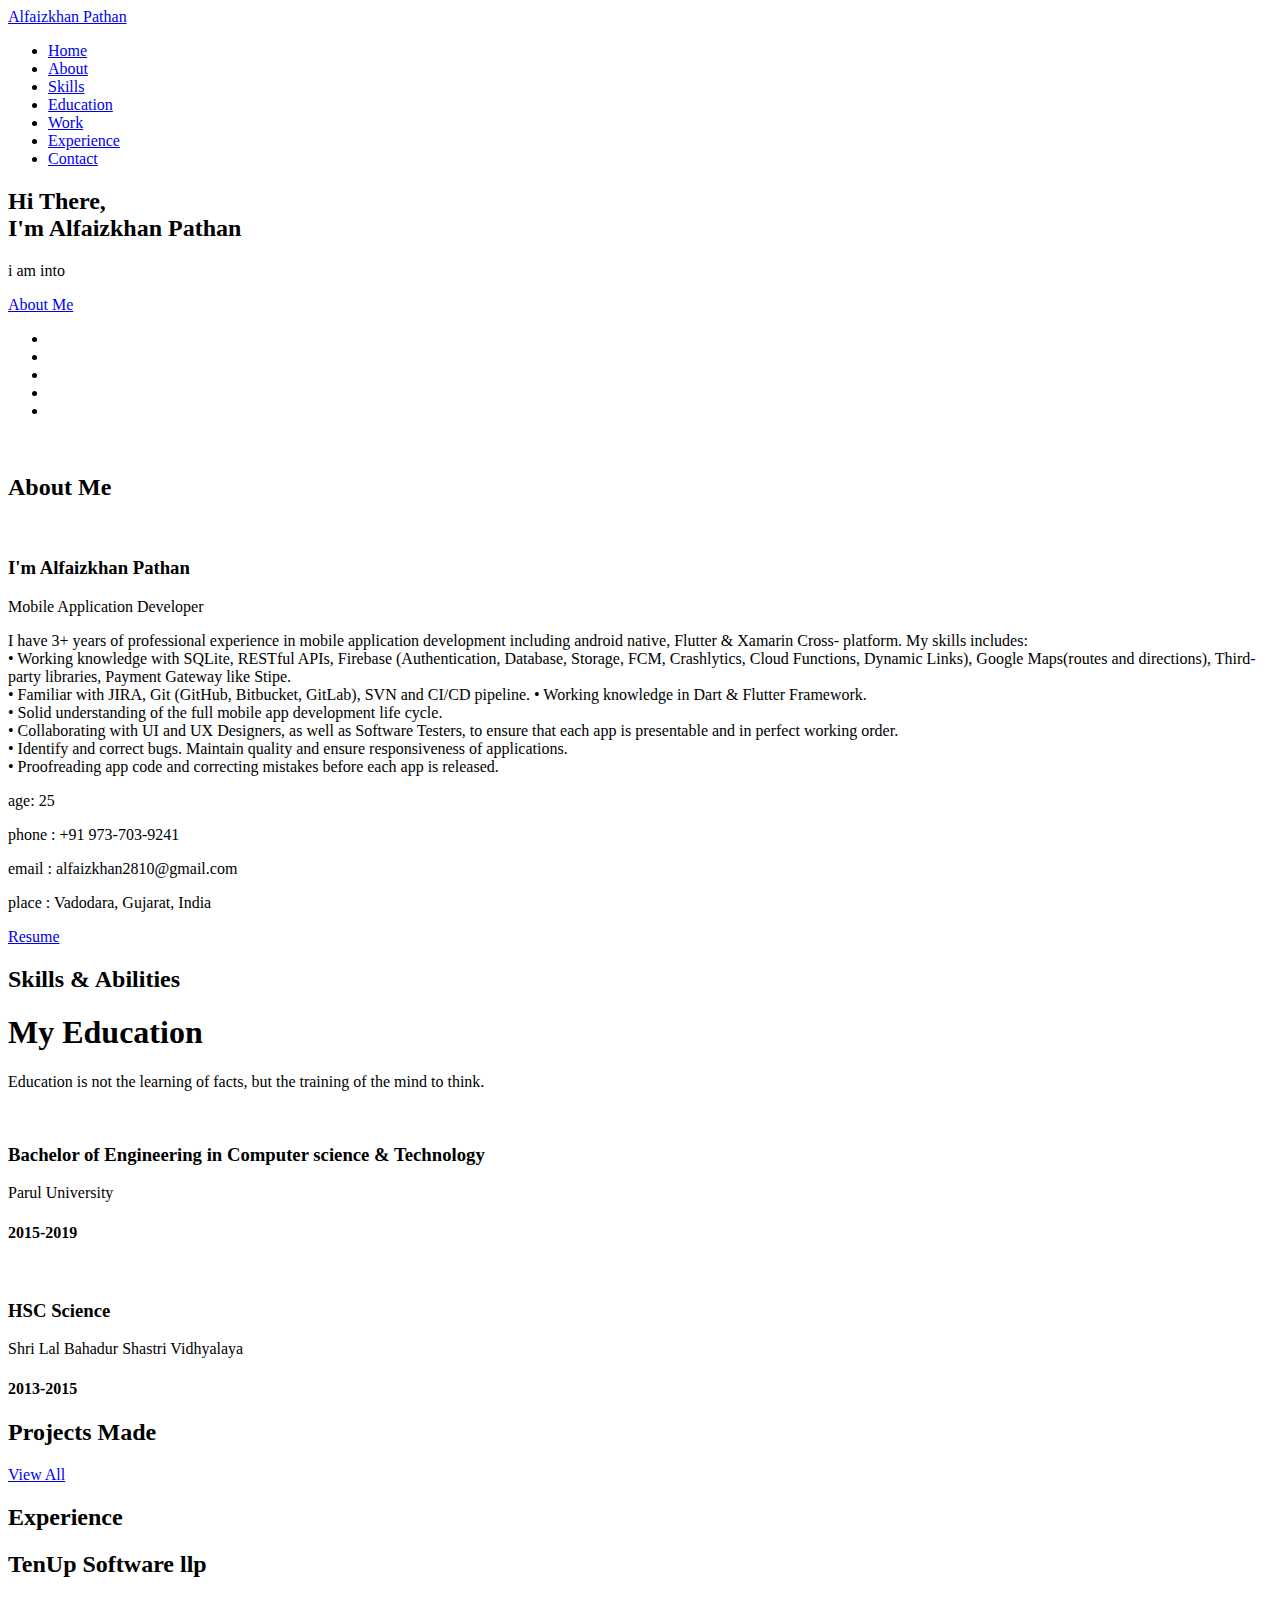
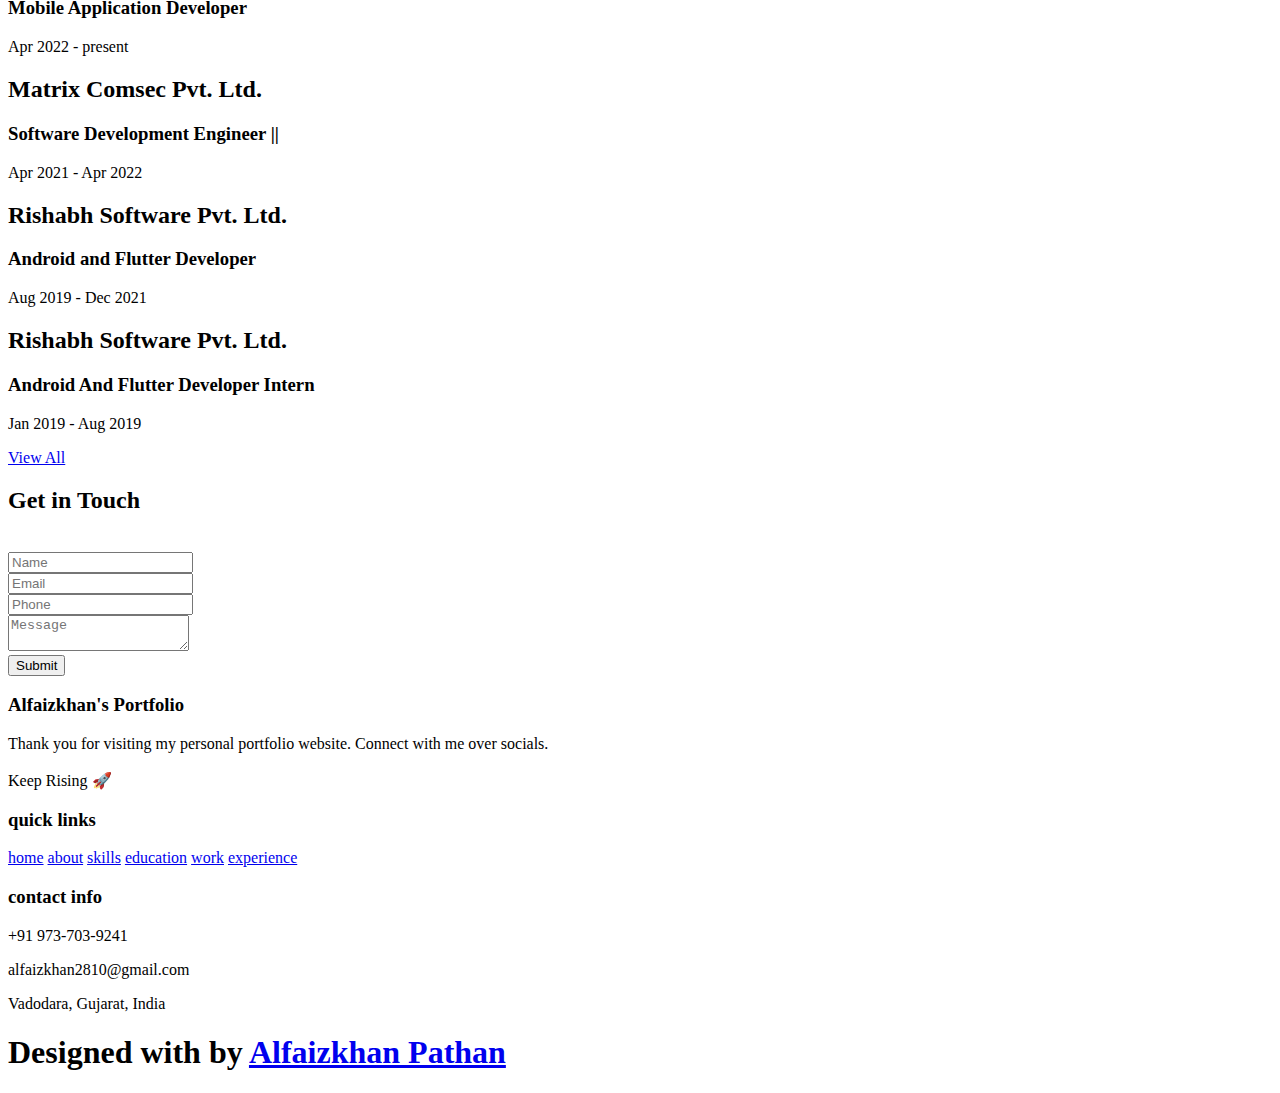
==== index.html @ ba6811cb "Minor fixes." ====
<!DOCTYPE html>
<html lang="en">
<head>
    <meta charset="UTF-8">
    <meta http-equiv="X-UA-Compatible" content="IE=edge">
    <meta name="viewport" content="width=device-width, initial-scale=1.0">
    <meta name="keywords" content="Alfaizkhan Pathan, portfolio, Alfaizkhan Pathan, Mobile dev, personal portfolio lifecodes, portfolio design, portfolio website, personal portfolio" />
    <meta name="description" content="Welcome to Alfaizkhan's Portfolio. Mobile App Developer" />
    <!-- Custom CSS -->
    <link rel="stylesheet" href="./assets/css/style.css">
    <!-- Font Awesome -->
    <link rel="stylesheet" href="https://cdnjs.cloudflare.com/ajax/libs/font-awesome/5.15.3/css/all.min.css" integrity="sha512-iBBXm8fW90+nuLcSKlbmrPcLa0OT92xO1BIsZ+ywDWZCvqsWgccV3gFoRBv0z+8dLJgyAHIhR35VZc2oM/gI1w==" crossorigin="anonymous" referrerpolicy="no-referrer" />
    <!-- Favicon -->
    <link id='favicon' rel="shortcut icon" href="./assets/images/favicon.png" type="image/x-png">
    <title>Portfolio | Alfaizkhan Pathan</title>
</head>
<body oncontextmenu="return false">

<!-- pre loader -->
<!-- <div class="loader-container">
  <img draggable="false" src="./assets/images/preloader.gif" alt="">
</div> -->

<!-- navbar starts -->
<header>
        <a href="/" class="logo"><i class="fab fa-dev"></i> Alfaizkhan Pathan</a>

        <div id="menu" class="fas fa-bars"></div>
        <nav class="navbar">
            <ul>
            <li><a class="active" href="#home">Home</a></li>
            <li><a href="#about">About</a></li>
            <li><a href="#skills">Skills</a></li>
            <li><a href="#education">Education</a></li>
            <li><a href="#work">Work</a></li>
            <li><a href="#experience">Experience</a></li>
            <li><a href="#contact">Contact</a></li>
            </ul>
        </nav>
</header>
<!-- navbar ends -->


<!-- hero section starts -->
<section class="home" id="home">
    <div id="particles-js"></div>

    <div class="content">
    <h2>Hi There,<br/> I'm Alfaizkhan <span>Pathan</span></h2>
    <p>i am into <span class="typing-text"></span></p>
    <a href="#about" class="btn"><span>About Me</span>
      <i class="fas fa-arrow-circle-down"></i>
    </a>
    <div class="socials">
        <ul class="social-icons">
          <li><a class="linkedin" aria-label="LinkedIn" href="https://www.linkedin.com/in/Alfaizkhan" target="_blank"><i class="fab fa-linkedin"></i></a></li> 
          <li><a class="github" aria-label="GitHub" href="https://github.com/Alfaizkhan" target="_blank"><i class="fab fa-github"></i></a></li>
          <li><a class="twitter" aria-label="Twitter" href="https://twitter.com/i_m_alfaizkhan" target="_blank"><i class="fab fa-twitter"></i></a></li>
          <li><a class="telegram" aria-label="Telegram" href="https://t.me/i_m_alfaizkhan" target="_blank"><i class="fab fa-telegram-plane"></i></a></li>
          <li><a class="instagram" aria-label="Instagram" href="https://www.instagram.com/i_m_alfaizkhan"><i class="fab fa-instagram" target="_blank"></i></a></li>
          <!-- <li><a class="dev" aria-label="Dev" href="https://dev.to/alfaizkhan" target="_blank"><i class="fab fa-dev"></i></a></li> -->
        </ul>
      </div>
    </div>
<div class="image">
    <img draggable="false" class="tilt" src="./assets/images/hero.png" alt="">
</div>
</section>
<!-- hero section ends -->


<!-- about section starts -->
<section class="about" id="about">
    <h2 class="heading"><i class="fas fa-user-alt"></i> About <span>Me</span></h2>
    
    <div class="row">

    <div class="image">
        <img draggable="false" class="tilt" src="./assets/images/profile.jpg" alt="">
    </div>
    <div class="content">
        <h3>I'm Alfaizkhan Pathan <i class="fab fa-black-tie"></i></h3>
        <span class="tag">Mobile Application Developer <i class="fas fa-mobile-alt"></i></span>
        
        <p>I have 3+ years of professional experience in mobile application development including android native, Flutter & Xamarin Cross- platform. My skills includes:
          <br>• Working knowledge with SQLite, RESTful APIs, Firebase (Authentication, Database, Storage, FCM, Crashlytics, Cloud Functions, Dynamic Links), Google Maps(routes and directions), Third-party libraries, Payment Gateway like Stipe.
          <br>• Familiar with JIRA, Git (GitHub, Bitbucket, GitLab), SVN and CI/CD pipeline. • Working knowledge in Dart & Flutter Framework.
          <br>•  Solid understanding of the full mobile app development life cycle.
          <br>• Collaborating with UI and UX Designers, as well as Software Testers, to ensure that each app is presentable and in perfect working order.
          <br>• Identify and correct bugs. Maintain quality and ensure responsiveness of applications.
          <br>• Proofreading app code and correcting mistakes before each app is released. </p>
        
        <div class="box-container">
            <div class="box">
              <p><span> age: </span> 25</p>
              <p><span> phone : </span> +91 973-703-9241</p>
            </div>
            <div class="box">
              <p><span> email : </span> alfaizkhan2810@gmail.com</p>
              <p><span> place : </span> Vadodara, Gujarat, India</p>
            </div>
        </div>
        
        <div class="resumebtn">
            <a href="#" class="btn"><span>Resume</span>
                <i class="fas fa-chevron-right"></i>
            </a>
        </div>

    </div>
    </div>
</section>
<!-- about section ends -->

<!-- skills section starts -->
<section class="skills" id="skills">

    <h2 class="heading"><i class="fas fa-laptop-code"></i> Skills & <span>Abilities</span></h2>

    <div class="container">
          <div class="row" id="skillsContainer">

            <!-- <div class="bar">
              <div class="info">
                <img src="https://img.icons8.com/color/48/000000/adobe-xd.png"/>
                <span>AdobeXD</span>
              </div>
            </div> -->

      </div>
</div>
</section>
<!-- skills section ends -->


<!-- education section starts -->
<section class="education" id="education">

  <h1 class="heading"><i class="fas fa-graduation-cap"></i> My <span>Education</span></h1>

    <p class="qoute">Education is not the learning of facts, but the training of the mind to think.</p>

    <div class="box-container">

    <div class="box">
        <div class="image">
        <img draggable="false" src="./assets/images/educat/college.jpg" alt="">
        </div>
        <div class="content">
        <h3>Bachelor of Engineering in Computer science & Technology</h3>
        <p>Parul University</p>
        <h4>2015-2019</h4>
        </div>
    </div>

    <div class="box">
      <div class="image">
      <img draggable="false" src="./assets/images/educat/school.jpg" alt="">
      </div>
      <div class="content">
      <h3>HSC Science</h3>
      <p>Shri Lal Bahadur Shastri Vidhyalaya</p>
      <h4>2013-2015</h4>
      </div>
    </div>

</div>
</section>
<!-- education section ends -->


<!-- work project section starts -->
<section class="work" id="work">

  <h2 class="heading"><i class="fas fa-laptop-code"></i> Projects <span>Made</span></h2>

  <div class="box-container">

    <!-- <div class="box tilt">
      <img draggable="false" src="./assets/images/projects/portfolio1.PNG" alt="" />
      <div class="content">
        <div class="tag">
        <h3>Portfolio Website</h3>
        </div>
        <div class="desc">
          <p>Personal portfolio website. Don't need much info about it, just scroll down. You're here only!</p>
          <div class="btns">
            <a href="#" class="btn" target="_blank"><i class="fas fa-eye"></i> View</a>
            <a href="https://github.com/alfaizkhan/alfaizkhan.github.io" class="btn" target="_blank">Code <i class="fas fa-code"></i></a>
          </div>
        </div>
      </div>
    </div> -->

</div>

<div class="viewall">
  <a href="/projects" class="btn"><span>View All</span>
    <i class="fas fa-arrow-right"></i>
</a>
</div>

</section>
<!-- work project section ends -->

<!-- experience section starts -->
<section class="experience" id="experience">

  <h2 class="heading"><i class="fas fa-briefcase"></i> Experience </h2>

  <div class="timeline">

    <div class="container right">
      <div class="content">
        <div class="tag">
          <h2>TenUp Software llp</h2>
        </div>
        <div class="desc">
            <h3>Mobile Application Developer</h3>
            <p>Apr 2022 - present</p>
        </div>
      </div>
    </div>

    <div class="container left">
      <div class="content">
        <div class="tag">
          <h2>Matrix Comsec Pvt. Ltd.</h2>
        </div>
        <div class="desc">
            <h3>Software Development Engineer ||</h3>
            <p>Apr 2021 - Apr 2022</p>
        </div>
      </div>
    </div>

    <div class="container right">
      <div class="content">
        <div class="tag">
          <h2>Rishabh Software Pvt. Ltd.</h2>
        </div>
        <div class="desc">
            <h3>Android and Flutter Developer</h3>
            <p>Aug 2019 - Dec 2021</p>
        </div>
      </div>
    </div>

    <div class="container left">
      <div class="content">
        <div class="tag">
          <h2>Rishabh Software Pvt. Ltd.</h2>
        </div>
        <div class="desc">
            <h3>Android And Flutter Developer Intern</h3>
            <p>Jan 2019 - Aug 2019</p>
        </div>
      </div>
    </div>


  <div class="morebtn">
    <a href="/experience" class="btn"><span>View All</span>
      <i class="fas fa-arrow-right"></i>
  </a>
  </div>

</div>

</section>
<!-- experience section ends -->

<!-- contact section starts -->
<section class="contact" id="contact">
  
  <h2 class="heading"><i class="fas fa-headset"></i> Get in <span>Touch</span></h2>

  <div class="container">
    <div class="content">
      <div class="image-box">
        <img draggable="false" src="./assets/images/contact1.png" alt="">
      </div>
    <form id="contact-form">
      
      <div class="form-group">
        <div class="field">
          <input type="text" name="name" placeholder="Name" required>
          <i class='fas fa-user'></i>
        </div>
        <div class="field">
          <input type="text" name="email" placeholder="Email" required>
          <i class='fas fa-envelope'></i>
        </div>
        <div class="field">
          <input type="text" name="phone" placeholder="Phone">
          <i class='fas fa-phone-alt'></i>
        </div>
        <div class="message">
        <textarea placeholder="Message" name="message" required></textarea>
        <i class="fas fa-comment-dots"></i>
        </div>
        </div>
      <div class="button-area">
        <button type="submit">
          Submit <i class="fa fa-paper-plane"></i></button>
      </div>
    </form>
  </div>
  </div>
</section>
<!-- contact section ends -->


<!-- footer section starts -->
<section class="footer">

  <div class="box-container">

      <div class="box">
          <h3>Alfaizkhan's Portfolio</h3>
          <p>Thank you for visiting my personal portfolio website. Connect with me over socials. <br/> <br/> Keep Rising 🚀</p>
      </div>

      <div class="box">
          <h3>quick links</h3>
          <a href="#home"><i class="fas fa-chevron-circle-right"></i> home</a>
          <a href="#about"><i class="fas fa-chevron-circle-right"></i> about</a>
          <a href="#skills"><i class="fas fa-chevron-circle-right"></i> skills</a>
          <a href="#education"><i class="fas fa-chevron-circle-right"></i> education</a>
          <a href="#work"><i class="fas fa-chevron-circle-right"></i> work</a>
          <a href="#experience"><i class="fas fa-chevron-circle-right"></i> experience</a>
      </div>

      <div class="box">
          <h3>contact info</h3>
          <p> <i class="fas fa-phone"></i>+91 973-703-9241</p>
          <p> <i class="fas fa-envelope"></i>alfaizkhan2810@gmail.com</p>
          <p> <i class="fas fa-map-marked-alt"></i>Vadodara, Gujarat, India</p>
          <div class="share">

              <a href="https://www.linkedin.com/in/alfaizkhan" class="fab fa-linkedin" aria-label="LinkedIn" target="_blank"></a>
              <a href="https://github.com/alfaizkhan" class="fab fa-github" aria-label="GitHub" target="_blank"></a>
              <a href="mailto:alfaizkhan2810@gmail.com" class="fas fa-envelope" aria-label="Mail" target="_blank"></a>
              <a href="https://twitter.com/i_m_alfaizkhan" class="fab fa-twitter" aria-label="Twitter" target="_blank"></a>
              <a href="https://t.me/i_m_alfaizkhan" class="fab fa-telegram-plane" aria-label="Telegram" target="_blank"></a>
          </div>
      </div>
  </div>

  <h1 class="credit">Designed with <i class="fa fa-heart pulse"></i> by <a href="https://www.linkedin.com/in/alfaizkhan"> Alfaizkhan Pathan</a></h1>

</section>
<!-- footer section ends -->


<!-- scroll top btn -->
<a href="#home" aria-label="ScrollTop" class="fas fa-angle-up" id="scroll-top"></a>
<!-- scroll back to top -->


<!-- ==== ALL MAJOR JAVASCRIPT CDNS STARTS ==== -->
<!-- jquery cdn -->
<script src="https://cdnjs.cloudflare.com/ajax/libs/jquery/3.6.0/jquery.min.js" integrity="sha512-894YE6QWD5I59HgZOGReFYm4dnWc1Qt5NtvYSaNcOP+u1T9qYdvdihz0PPSiiqn/+/3e7Jo4EaG7TubfWGUrMQ==" crossorigin="anonymous" referrerpolicy="no-referrer"></script>

<!-- typed.js cdn -->
<script src="https://cdnjs.cloudflare.com/ajax/libs/typed.js/2.0.5/typed.min.js" integrity="sha512-1KbKusm/hAtkX5FScVR5G36wodIMnVd/aP04af06iyQTkD17szAMGNmxfNH+tEuFp3Og/P5G32L1qEC47CZbUQ==" crossorigin="anonymous" referrerpolicy="no-referrer"></script>

<!-- particle.js links -->
<script src="./assets/js/particles.min.js"></script>
<script src="./assets/js/app.js"></script>

<!-- vanilla tilt.js links -->
<script src="https://cdnjs.cloudflare.com/ajax/libs/vanilla-tilt/1.7.0/vanilla-tilt.min.js" integrity="sha512-SttpKhJqONuBVxbRcuH0wezjuX+BoFoli0yPsnrAADcHsQMW8rkR84ItFHGIkPvhnlRnE2FaifDOUw+EltbuHg==" crossorigin="anonymous" referrerpolicy="no-referrer"></script>

<!-- scroll reveal anim -->
<script src="https://unpkg.com/scrollreveal"></script>

<script
      type="text/javascript"
      src="https://cdn.jsdelivr.net/npm/emailjs-com@3/dist/email.min.js"
    ></script>

<!-- ==== ALL MAJOR JAVASCRIPT CDNS ENDS ==== -->

<script src="./assets/js/script.js"></script>

</body>
</html>
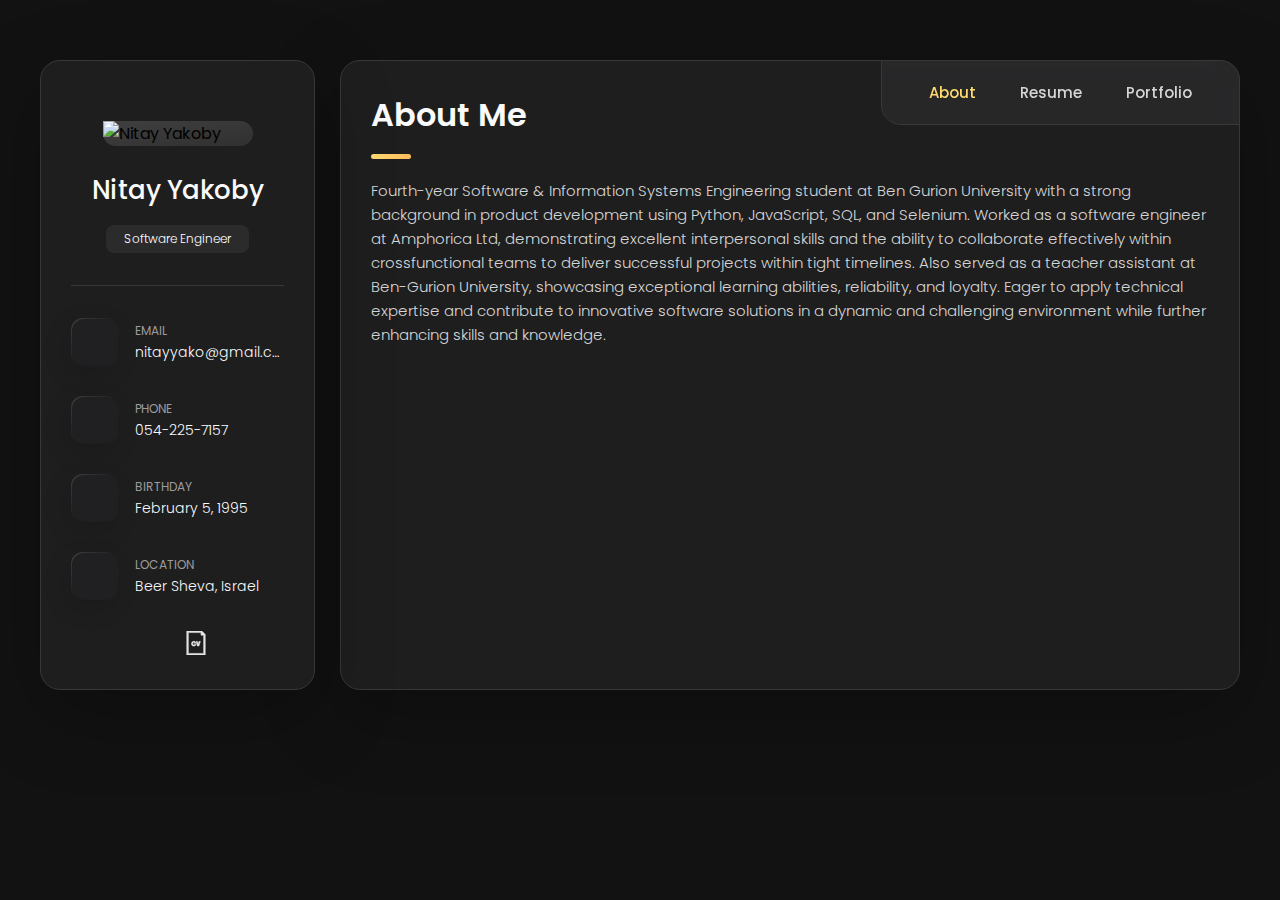
==== commit f2d2a573: "finish" ====
--- a/index.html
+++ b/index.html
@@ -1,388 +1,469 @@
 <!DOCTYPE html>
 <html lang="en">
+
 <head>
-    <meta charset="UTF-8">
-    <meta http-equiv="X-UA-Compatible" content="IE=edge">
-    <meta name="viewport" content="width=device-width, initial-scale=1.0">
-    <meta name="keywords" content="Alfaizkhan Pathan, portfolio, Alfaizkhan Pathan, Mobile dev, personal portfolio lifecodes, portfolio design, portfolio website, personal portfolio" />
-    <meta name="description" content="Welcome to Alfaizkhan's Portfolio. Mobile App Developer" />
-    <!-- Custom CSS -->
-    <link rel="stylesheet" href="./assets/css/style.css">
-    <!-- Font Awesome -->
-    <link rel="stylesheet" href="https://cdnjs.cloudflare.com/ajax/libs/font-awesome/5.15.3/css/all.min.css" integrity="sha512-iBBXm8fW90+nuLcSKlbmrPcLa0OT92xO1BIsZ+ywDWZCvqsWgccV3gFoRBv0z+8dLJgyAHIhR35VZc2oM/gI1w==" crossorigin="anonymous" referrerpolicy="no-referrer" />
-    <!-- Favicon -->
-    <link id='favicon' rel="shortcut icon" href="./assets/images/favicon.png" type="image/x-png">
-    <title>Portfolio | Alfaizkhan Pathan</title>
+  <meta charset="UTF-8">
+  <meta http-equiv="X-UA-Compatible" content="IE=edge">
+  <meta name="viewport" content="width=device-width, initial-scale=1.0">
+  <title>Alfaizkhan - Personal Portfolio</title>
+
+  <!--
+    - favicon
+  -->
+  <link rel="shortcut icon" href="./assets/images/logo.ico" type="image/x-icon">
+
+  <!--
+    - custom css link
+  -->
+  <link rel="stylesheet" href="./assets/css/style.css">
+
+  <!--
+    - google font link
+  -->
+  <link rel="preconnect" href="https://fonts.googleapis.com">
+  <link rel="preconnect" href="https://fonts.gstatic.com" crossorigin>
+  <link href="https://fonts.googleapis.com/css2?family=Poppins:wght@300;400;500;600&display=swap" rel="stylesheet">
 </head>
-<body oncontextmenu="return false">
-
-<!-- pre loader -->
-<!-- <div class="loader-container">
-  <img draggable="false" src="./assets/images/preloader.gif" alt="">
-</div> -->
-
-<!-- navbar starts -->
-<header>
-        <a href="/" class="logo"><i class="fab fa-dev"></i> Alfaizkhan Pathan</a>
-
-        <div id="menu" class="fas fa-bars"></div>
-        <nav class="navbar">
-            <ul>
-            <li><a class="active" href="#home">Home</a></li>
-            <li><a href="#about">About</a></li>
-            <li><a href="#skills">Skills</a></li>
-            <li><a href="#education">Education</a></li>
-            <li><a href="#work">Work</a></li>
-            <li><a href="#experience">Experience</a></li>
-            <li><a href="#contact">Contact</a></li>
-            </ul>
-        </nav>
-</header>
-<!-- navbar ends -->
-
-
-<!-- hero section starts -->
-<section class="home" id="home">
-    <div id="particles-js"></div>
-
-    <div class="content">
-    <h2>Hi There,<br/> I'm Alfaizkhan <span>Pathan</span></h2>
-    <p>i am into <span class="typing-text"></span></p>
-    <a href="#about" class="btn"><span>About Me</span>
-      <i class="fas fa-arrow-circle-down"></i>
-    </a>
-    <div class="socials">
-        <ul class="social-icons">
-          <li><a class="linkedin" aria-label="LinkedIn" href="https://www.linkedin.com/in/Alfaizkhan" target="_blank"><i class="fab fa-linkedin"></i></a></li> 
-          <li><a class="github" aria-label="GitHub" href="https://github.com/Alfaizkhan" target="_blank"><i class="fab fa-github"></i></a></li>
-          <li><a class="twitter" aria-label="Twitter" href="https://twitter.com/i_m_alfaizkhan" target="_blank"><i class="fab fa-twitter"></i></a></li>
-          <li><a class="telegram" aria-label="Telegram" href="https://t.me/i_m_alfaizkhan" target="_blank"><i class="fab fa-telegram-plane"></i></a></li>
-          <li><a class="instagram" aria-label="Instagram" href="https://www.instagram.com/i_m_alfaizkhan"><i class="fab fa-instagram" target="_blank"></i></a></li>
-          <!-- <li><a class="dev" aria-label="Dev" href="https://dev.to/alfaizkhan" target="_blank"><i class="fab fa-dev"></i></a></li> -->
+
+<body>
+
+  <!--
+    - #MAIN
+  -->
+
+  <main>
+
+    <!--
+      - #SIDEBAR
+    -->
+
+    <aside class="sidebar" data-sidebar>
+
+      <div class="sidebar-info">
+
+        <figure class="avatar-box">
+          <img src="./assets/images/profile image.JPG" alt="Nitay Yakoby" width="80">
+        </figure>
+
+        <!-- <div class="info-content">
+          <h1 class="name" title="Alfaizkhan Pathan">Alfaizkhan Pathan</h1>
+          <p class="title">Flutter | Android | iOS</p>
+        </div> -->
+
+        <div class="info-content">
+          <h1 class="name" title="Nitay Yakoby">Nitay Yakoby</h1>
+          <!-- <p class="title" title="Flutter | Android | iOS">Flutter | Android | iOS</p> -->
+          <p class="title">Software Engineer</p>
+        </div>
+
+        <button class="info_more-btn" data-sidebar-btn>
+          <span>Show Contacts</span>
+
+          <ion-icon name="chevron-down"></ion-icon>
+        </button>
+
+      </div>
+
+      <div class="sidebar-info_more">
+
+        <div class="separator"></div>
+
+        <ul class="contacts-list">
+
+          <li class="contact-item">
+
+            <div class="icon-box">
+              <ion-icon name="mail-outline"></ion-icon>
+            </div>
+
+            <div class="contact-info">
+              <p class="contact-title">Email</p>
+
+              <a href="mailto:nitayyako@gmail.com" class="contact-link">nitayyako@gmail.com</a>
+            </div>
+
+          </li>
+
+          <li class="contact-item">
+
+            <div class="icon-box">
+              <ion-icon name="phone-portrait-outline"></ion-icon>
+            </div>
+
+            <div class="contact-info">
+              <p class="contact-title">Phone</p>
+
+              <a href="tel:0542257157" class="contact-link">054-225-7157</a>
+            </div>
+
+          </li>
+
+          <li class="contact-item">
+
+            <div class="icon-box">
+              <ion-icon name="calendar-outline"></ion-icon>
+            </div>
+
+            <div class="contact-info">
+              <p class="contact-title">Birthday</p>
+
+              <time datetime="1995-02-05">February 5, 1995</time>
+            </div>
+
+          </li>
+
+          <li class="contact-item">
+
+            <div class="icon-box">
+              <ion-icon name="location-outline"></ion-icon>
+            </div>
+
+            <div class="contact-info">
+              <p class="contact-title">Location</p>
+
+              <address>Beer Sheva, Israel</address>
+            </div>
+
+          </li>
+
+        </ul>
+
+        <div class="separator"></div>
+
+        <ul class="social-list">
+
+          <li class="social-item">
+            <a href="https://github.com/nitay16" target="_blank" class="social-link">
+              <ion-icon name="logo-github"></ion-icon>
+            </a>
+          </li>
+
+          <li class="social-item">
+            <a href="https://www.linkedin.com/in/nitay-yakoby/" target="_blank" class="social-link">
+              <ion-icon name="logo-linkedin"></ion-icon>
+            </a>
+          </li>
+          <li class="social-item">
+            <a href="./assets/cv/Nitay Yakoby CV.pdf" target="_blank" class="pdf-link">
+
+
+              <img src="./assets/images/icon-cv.svg" alt="mobile app icon" width="24px">
+            </a>
+          </li>
         </ul>
       </div>
-    </div>
-<div class="image">
-    <img draggable="false" class="tilt" src="./assets/images/hero.png" alt="">
-</div>
-</section>
-<!-- hero section ends -->
-
-
-<!-- about section starts -->
-<section class="about" id="about">
-    <h2 class="heading"><i class="fas fa-user-alt"></i> About <span>Me</span></h2>
-    
-    <div class="row">
-
-    <div class="image">
-        <img draggable="false" class="tilt" src="./assets/images/profile.jpg" alt="">
-    </div>
-    <div class="content">
-        <h3>I'm Alfaizkhan Pathan <i class="fab fa-black-tie"></i></h3>
-        <span class="tag">Mobile Application Developer <i class="fas fa-mobile-alt"></i></span>
-        
-        <p>I have 3+ years of professional experience in mobile application development including android native, Flutter & Xamarin Cross- platform. My skills includes:
-          <br>• Working knowledge with SQLite, RESTful APIs, Firebase (Authentication, Database, Storage, FCM, Crashlytics, Cloud Functions, Dynamic Links), Google Maps(routes and directions), Third-party libraries, Payment Gateway like Stipe.
-          <br>• Familiar with JIRA, Git (GitHub, Bitbucket, GitLab), SVN and CI/CD pipeline. • Working knowledge in Dart & Flutter Framework.
-          <br>•  Solid understanding of the full mobile app development life cycle.
-          <br>• Collaborating with UI and UX Designers, as well as Software Testers, to ensure that each app is presentable and in perfect working order.
-          <br>• Identify and correct bugs. Maintain quality and ensure responsiveness of applications.
-          <br>• Proofreading app code and correcting mistakes before each app is released. </p>
-        
-        <div class="box-container">
-            <div class="box">
-              <p><span> age: </span> 25</p>
-              <p><span> phone : </span> +91 973-703-9241</p>
-            </div>
-            <div class="box">
-              <p><span> email : </span> alfaizkhan2810@gmail.com</p>
-              <p><span> place : </span> Vadodara, Gujarat, India</p>
-            </div>
-        </div>
-        
-        <div class="resumebtn">
-            <a href="#" class="btn"><span>Resume</span>
-                <i class="fas fa-chevron-right"></i>
-            </a>
-        </div>
-
-    </div>
-    </div>
-</section>
-<!-- about section ends -->
-
-<!-- skills section starts -->
-<section class="skills" id="skills">
-
-    <h2 class="heading"><i class="fas fa-laptop-code"></i> Skills & <span>Abilities</span></h2>
-
-    <div class="container">
-          <div class="row" id="skillsContainer">
-
-            <!-- <div class="bar">
-              <div class="info">
-                <img src="https://img.icons8.com/color/48/000000/adobe-xd.png"/>
-                <span>AdobeXD</span>
+
+    </aside>
+
+
+
+
+
+    <!--
+      - #main-content
+    -->
+
+    <div class="main-content">
+
+      <!--
+        - #NAVBAR
+      -->
+
+      <nav class="navbar">
+
+        <ul class="navbar-list">
+
+          <li class="navbar-item">
+            <button class="navbar-link  active" data-nav-link>About</button>
+          </li>
+
+          <li class="navbar-item">
+            <button class="navbar-link" data-nav-link>Resume</button>
+          </li>
+
+          <li class="navbar-item">
+            <button class="navbar-link" data-nav-link>Portfolio</button>
+          </li>
+
+          <!-- <li class="navbar-item">
+            <button class="navbar-link" data-nav-link>Blog</button>
+          </li> -->
+
+          <!-- <li class="navbar-item">
+            <button class="navbar-link" data-nav-link>Contact</button>
+          </li> -->
+
+        </ul>
+
+      </nav>
+
+
+
+
+
+      <!--
+        - #ABOUT
+      -->
+
+      <article class="about  active" data-page="about">
+
+        <header>
+          <h2 class="h2 article-title">About me</h2>
+        </header>
+
+        <section class="about-text">
+          <p>
+            Fourth-year Software & Information Systems Engineering student at Ben Gurion
+            University with a strong background in product development using Python, JavaScript,
+            SQL, and Selenium. Worked as a software engineer at Amphorica Ltd, demonstrating
+            excellent interpersonal skills and the ability to collaborate effectively within crossfunctional teams to
+            deliver successful projects within tight timelines. Also served as a
+            teacher assistant at Ben-Gurion University, showcasing exceptional learning abilities,
+            reliability, and loyalty. Eager to apply technical expertise and contribute to innovative
+            software solutions in a dynamic and challenging environment while further enhancing
+            skills and knowledge.
+          </p>
+        </section>
+      </article>
+
+
+
+
+
+      <!--
+        - #RESUME
+      -->
+
+      <article class="resume" data-page="resume">
+
+        <header>
+          <h2 class="h2 article-title">Resume</h2>
+        </header>
+
+        <section class="timeline">
+
+          <div class="title-wrapper">
+            <div class="icon-box">
+              <ion-icon name="book-outline"></ion-icon>
+            </div>
+
+            <h3 class="h3">Education</h3>
+          </div>
+
+          <ol class="timeline-list">
+
+            <li class="timeline-item">
+
+              <h4 class="h4 timeline-item-title">Ben-Gurion University</h4>
+
+              <span>2020 — 2024</span>
+
+              <p class="timeline-text">
+                Bachelor of Science - Software And Information Engineering
+                <br>
+                GPA: 83
+                </br>
+                Skills: NodeJs · Python · HTML · Java · CSS · C · C++ · SQL · R · Linux(Bash)
+
+              </p>
+
+            </li>
+
+
+          </ol>
+
+        </section>
+
+        <section class="timeline">
+
+          <div class="title-wrapper">
+            <div class="icon-box">
+              <ion-icon name="book-outline"></ion-icon>
+            </div>
+
+            <h3 class="h3">Experience</h3>
+          </div>
+
+          <ol class="timeline-list">
+
+            <li class="timeline-item">
+
+              <h4 class="h4 timeline-item-title">Teacher Asistent</h4>
+              <span> Assistant in Advanced topics of Java in programming course</span>
+
+              <span>Mar 2023 — Sep 23</span>
+
+              <p class="timeline-text">
+                As a Teacher Assistant for Programming in Java at Ben Gurion University, my role was to support both
+                students and instructors in their Java programming journey. I had assisted in classroom activities,
+                conduct
+                lab sessions, and provide guidance during assignments and projects. I help students grasp Java concepts,
+                debug code, and troubleshoot issues, ensuring they have a strong foundation in this essential
+                programming language.
+              </p>
+
+            </li>
+
+            <li class="timeline-item">
+
+              <h4 class="h4 timeline-item-title">Software Engineering</h4>
+              <span>Amphorica Ltd.</span>
+              <span>Apr 2022 - Jan 2023</span>
+
+              <p class="timeline-text">
+                - developing program tools to deal with big data files such
+                as anonymization and calculate some things based on the data i have received.
+                <br>
+                - verification tests on the products of the company.
+                <br>
+                - Building the server side of the company's product with NodeJs
+                <br>
+                Skills: NodeJs · Python · Django
+              </p>
+
+            </li>
+
+          </ol>
+
+        </section>
+
+
+      </article>
+
+
+
+
+
+      <!--
+        - #PORTFOLIO
+      -->
+
+      <article class="portfolio" data-page="portfolio">
+
+        <header>
+          <h2 class="h2 article-title">Portfolio</h2>
+        </header>
+
+        <section class="projects">
+
+
+
+          <div class="filter-select-box">
+
+            <button class="filter-select" data-select>
+
+              <div class="select-value" data-selecct-value>Select category</div>
+
+              <div class="select-icon">
+                <ion-icon name="chevron-down"></ion-icon>
               </div>
-            </div> -->
-
-      </div>
-</div>
-</section>
-<!-- skills section ends -->
-
-
-<!-- education section starts -->
-<section class="education" id="education">
-
-  <h1 class="heading"><i class="fas fa-graduation-cap"></i> My <span>Education</span></h1>
-
-    <p class="qoute">Education is not the learning of facts, but the training of the mind to think.</p>
-
-    <div class="box-container">
-
-    <div class="box">
-        <div class="image">
-        <img draggable="false" src="./assets/images/educat/college.jpg" alt="">
-        </div>
-        <div class="content">
-        <h3>Bachelor of Engineering in Computer science & Technology</h3>
-        <p>Parul University</p>
-        <h4>2015-2019</h4>
-        </div>
-    </div>
-
-    <div class="box">
-      <div class="image">
-      <img draggable="false" src="./assets/images/educat/school.jpg" alt="">
-      </div>
-      <div class="content">
-      <h3>HSC Science</h3>
-      <p>Shri Lal Bahadur Shastri Vidhyalaya</p>
-      <h4>2013-2015</h4>
-      </div>
-    </div>
-
-</div>
-</section>
-<!-- education section ends -->
-
-
-<!-- work project section starts -->
-<section class="work" id="work">
-
-  <h2 class="heading"><i class="fas fa-laptop-code"></i> Projects <span>Made</span></h2>
-
-  <div class="box-container">
-
-    <!-- <div class="box tilt">
-      <img draggable="false" src="./assets/images/projects/portfolio1.PNG" alt="" />
-      <div class="content">
-        <div class="tag">
-        <h3>Portfolio Website</h3>
-        </div>
-        <div class="desc">
-          <p>Personal portfolio website. Don't need much info about it, just scroll down. You're here only!</p>
-          <div class="btns">
-            <a href="#" class="btn" target="_blank"><i class="fas fa-eye"></i> View</a>
-            <a href="https://github.com/alfaizkhan/alfaizkhan.github.io" class="btn" target="_blank">Code <i class="fas fa-code"></i></a>
+
+            </button>
+
+            <ul class="select-list">
+
+              <li class="select-item">
+                <button data-select-item>All</button>
+              </li>
+
+              <li class="select-item">
+                <button data-select-item>Mobile Applications</button>
+              </li>
+
+              <li class="select-item">
+                <button data-select-item>Pub.dev</button>
+              </li>
+
+            </ul>
+
           </div>
-        </div>
-      </div>
-    </div> -->
-
-</div>
-
-<div class="viewall">
-  <a href="/projects" class="btn"><span>View All</span>
-    <i class="fas fa-arrow-right"></i>
-</a>
-</div>
-
-</section>
-<!-- work project section ends -->
-
-<!-- experience section starts -->
-<section class="experience" id="experience">
-
-  <h2 class="heading"><i class="fas fa-briefcase"></i> Experience </h2>
-
-  <div class="timeline">
-
-    <div class="container right">
-      <div class="content">
-        <div class="tag">
-          <h2>TenUp Software llp</h2>
-        </div>
-        <div class="desc">
-            <h3>Mobile Application Developer</h3>
-            <p>Apr 2022 - present</p>
-        </div>
-      </div>
-    </div>
-
-    <div class="container left">
-      <div class="content">
-        <div class="tag">
-          <h2>Matrix Comsec Pvt. Ltd.</h2>
-        </div>
-        <div class="desc">
-            <h3>Software Development Engineer ||</h3>
-            <p>Apr 2021 - Apr 2022</p>
-        </div>
-      </div>
-    </div>
-
-    <div class="container right">
-      <div class="content">
-        <div class="tag">
-          <h2>Rishabh Software Pvt. Ltd.</h2>
-        </div>
-        <div class="desc">
-            <h3>Android and Flutter Developer</h3>
-            <p>Aug 2019 - Dec 2021</p>
-        </div>
-      </div>
-    </div>
-
-    <div class="container left">
-      <div class="content">
-        <div class="tag">
-          <h2>Rishabh Software Pvt. Ltd.</h2>
-        </div>
-        <div class="desc">
-            <h3>Android And Flutter Developer Intern</h3>
-            <p>Jan 2019 - Aug 2019</p>
-        </div>
-      </div>
-    </div>
-
-
-  <div class="morebtn">
-    <a href="/experience" class="btn"><span>View All</span>
-      <i class="fas fa-arrow-right"></i>
-  </a>
-  </div>
-
-</div>
-
-</section>
-<!-- experience section ends -->
-
-<!-- contact section starts -->
-<section class="contact" id="contact">
-  
-  <h2 class="heading"><i class="fas fa-headset"></i> Get in <span>Touch</span></h2>
-
-  <div class="container">
-    <div class="content">
-      <div class="image-box">
-        <img draggable="false" src="./assets/images/contact1.png" alt="">
-      </div>
-    <form id="contact-form">
-      
-      <div class="form-group">
-        <div class="field">
-          <input type="text" name="name" placeholder="Name" required>
-          <i class='fas fa-user'></i>
-        </div>
-        <div class="field">
-          <input type="text" name="email" placeholder="Email" required>
-          <i class='fas fa-envelope'></i>
-        </div>
-        <div class="field">
-          <input type="text" name="phone" placeholder="Phone">
-          <i class='fas fa-phone-alt'></i>
-        </div>
-        <div class="message">
-        <textarea placeholder="Message" name="message" required></textarea>
-        <i class="fas fa-comment-dots"></i>
-        </div>
-        </div>
-      <div class="button-area">
-        <button type="submit">
-          Submit <i class="fa fa-paper-plane"></i></button>
-      </div>
-    </form>
-  </div>
-  </div>
-</section>
-<!-- contact section ends -->
-
-
-<!-- footer section starts -->
-<section class="footer">
-
-  <div class="box-container">
-
-      <div class="box">
-          <h3>Alfaizkhan's Portfolio</h3>
-          <p>Thank you for visiting my personal portfolio website. Connect with me over socials. <br/> <br/> Keep Rising 🚀</p>
-      </div>
-
-      <div class="box">
-          <h3>quick links</h3>
-          <a href="#home"><i class="fas fa-chevron-circle-right"></i> home</a>
-          <a href="#about"><i class="fas fa-chevron-circle-right"></i> about</a>
-          <a href="#skills"><i class="fas fa-chevron-circle-right"></i> skills</a>
-          <a href="#education"><i class="fas fa-chevron-circle-right"></i> education</a>
-          <a href="#work"><i class="fas fa-chevron-circle-right"></i> work</a>
-          <a href="#experience"><i class="fas fa-chevron-circle-right"></i> experience</a>
-      </div>
-
-      <div class="box">
-          <h3>contact info</h3>
-          <p> <i class="fas fa-phone"></i>+91 973-703-9241</p>
-          <p> <i class="fas fa-envelope"></i>alfaizkhan2810@gmail.com</p>
-          <p> <i class="fas fa-map-marked-alt"></i>Vadodara, Gujarat, India</p>
-          <div class="share">
-
-              <a href="https://www.linkedin.com/in/alfaizkhan" class="fab fa-linkedin" aria-label="LinkedIn" target="_blank"></a>
-              <a href="https://github.com/alfaizkhan" class="fab fa-github" aria-label="GitHub" target="_blank"></a>
-              <a href="mailto:alfaizkhan2810@gmail.com" class="fas fa-envelope" aria-label="Mail" target="_blank"></a>
-              <a href="https://twitter.com/i_m_alfaizkhan" class="fab fa-twitter" aria-label="Twitter" target="_blank"></a>
-              <a href="https://t.me/i_m_alfaizkhan" class="fab fa-telegram-plane" aria-label="Telegram" target="_blank"></a>
-          </div>
-      </div>
-  </div>
-
-  <h1 class="credit">Designed with <i class="fa fa-heart pulse"></i> by <a href="https://www.linkedin.com/in/alfaizkhan"> Alfaizkhan Pathan</a></h1>
-
-</section>
-<!-- footer section ends -->
-
-
-<!-- scroll top btn -->
-<a href="#home" aria-label="ScrollTop" class="fas fa-angle-up" id="scroll-top"></a>
-<!-- scroll back to top -->
-
-
-<!-- ==== ALL MAJOR JAVASCRIPT CDNS STARTS ==== -->
-<!-- jquery cdn -->
-<script src="https://cdnjs.cloudflare.com/ajax/libs/jquery/3.6.0/jquery.min.js" integrity="sha512-894YE6QWD5I59HgZOGReFYm4dnWc1Qt5NtvYSaNcOP+u1T9qYdvdihz0PPSiiqn/+/3e7Jo4EaG7TubfWGUrMQ==" crossorigin="anonymous" referrerpolicy="no-referrer"></script>
-
-<!-- typed.js cdn -->
-<script src="https://cdnjs.cloudflare.com/ajax/libs/typed.js/2.0.5/typed.min.js" integrity="sha512-1KbKusm/hAtkX5FScVR5G36wodIMnVd/aP04af06iyQTkD17szAMGNmxfNH+tEuFp3Og/P5G32L1qEC47CZbUQ==" crossorigin="anonymous" referrerpolicy="no-referrer"></script>
-
-<!-- particle.js links -->
-<script src="./assets/js/particles.min.js"></script>
-<script src="./assets/js/app.js"></script>
-
-<!-- vanilla tilt.js links -->
-<script src="https://cdnjs.cloudflare.com/ajax/libs/vanilla-tilt/1.7.0/vanilla-tilt.min.js" integrity="sha512-SttpKhJqONuBVxbRcuH0wezjuX+BoFoli0yPsnrAADcHsQMW8rkR84ItFHGIkPvhnlRnE2FaifDOUw+EltbuHg==" crossorigin="anonymous" referrerpolicy="no-referrer"></script>
-
-<!-- scroll reveal anim -->
-<script src="https://unpkg.com/scrollreveal"></script>
-
-<script
-      type="text/javascript"
-      src="https://cdn.jsdelivr.net/npm/emailjs-com@3/dist/email.min.js"
-    ></script>
-
-<!-- ==== ALL MAJOR JAVASCRIPT CDNS ENDS ==== -->
-
-<script src="./assets/js/script.js"></script>
+
+          <ul class="project-list">
+
+            <li class="project-item  active" data-filter-item data-category="web development">
+              <a href="https://github.com/nitay16/Recipes--website">
+
+                <figure class="project-img">
+                  <div class="project-item-icon-box">
+                    <ion-icon name="eye-outline"></ion-icon>
+                  </div>
+
+                  <img src="./assets/images/RecipePage.png" alt="Recipes Website" loading="lazy">
+                </figure>
+
+                <h3 class="project-title">Recipes Website</h3>
+
+                <p class="project-category">Web development</p>
+
+              </a>
+            </li>
+
+            <li class="project-item  active" data-filter-item data-category="web development">
+              <a href="https://github.com/nitay16/Space-war-game">
+
+                <figure class="project-img">
+                  <div class="project-item-icon-box">
+                    <ion-icon name="eye-outline"></ion-icon>
+                  </div>
+
+                  <img src="./assets/images/spacewar.png" alt="orizon" loading="lazy">
+                </figure>
+
+                <h3 class="project-title">Space War Game</h3>
+
+                <p class="project-category">Web development</p>
+
+              </a>
+            </li>
+            <li class="project-item  active" data-filter-item data-category="web development">
+              <a href="https://github.com/nitay16/ATPProjectJAR">
+
+                <figure class="project-img">
+                  <div class="project-item-icon-box">
+                    <ion-icon name="eye-outline"></ion-icon>
+                  </div>
+
+                  <img src="./assets/images/maze.jpg" alt="orizon" loading="lazy">
+                </figure>
+
+                <h3 class="project-title">Maze</h3>
+
+                <p class="project-category">Game development</p>
+
+              </a>
+            </li>
+
+
+          </ul>
+
+        </section>
+
+      </article>
+
+
+
+
+
+
+
+  </main>
+
+
+
+
+
+
+  <!--
+    - custom js link
+  -->
+  <script src="./assets/js/script.js"></script>
+
+  <!--
+    - ionicon link
+  -->
+  <script type="module" src="https://unpkg.com/ionicons@5.5.2/dist/ionicons/ionicons.esm.js"></script>
+  <script nomodule src="https://unpkg.com/ionicons@5.5.2/dist/ionicons/ionicons.js"></script>
 
 </body>
-</html>
+
+</html>--- a/assets/css/style.css
+++ b/assets/css/style.css
@@ -0,0 +1,2174 @@
+/*-----------------------------------*\
+  #style.css
+\*-----------------------------------*/
+
+
+/**
+ * copyright 2022 @codewithsadee
+ */
+
+
+
+
+
+/*-----------------------------------*\
+  #CUSTOM PROPERTY
+\*-----------------------------------*/
+
+:root {
+
+  /**
+   * colors
+   */
+
+  /* gradient */
+
+  --bg-gradient-onyx: linear-gradient(to bottom right,
+      hsl(240, 1%, 25%) 3%,
+      hsl(0, 0%, 19%) 97%);
+  --bg-gradient-jet: linear-gradient(to bottom right,
+      hsla(240, 1%, 18%, 0.251) 0%,
+      hsla(240, 2%, 11%, 0) 100%), hsl(240, 2%, 13%);
+  --bg-gradient-yellow-1: linear-gradient(to bottom right,
+      hsl(45, 100%, 71%) 0%,
+      hsla(36, 100%, 69%, 0) 50%);
+  --bg-gradient-yellow-2: linear-gradient(135deg,
+      hsla(45, 100%, 71%, 0.251) 0%,
+      hsla(35, 100%, 68%, 0) 59.86%), hsl(240, 2%, 13%);
+  --border-gradient-onyx: linear-gradient(to bottom right,
+      hsl(0, 0%, 25%) 0%,
+      hsla(0, 0%, 25%, 0) 50%);
+  --text-gradient-yellow: linear-gradient(to right,
+      hsl(45, 100%, 72%),
+      hsl(35, 100%, 68%));
+
+  /* solid */
+
+  --jet: hsl(0, 0%, 22%);
+  --onyx: hsl(240, 1%, 17%);
+  --eerie-black-1: hsl(240, 2%, 13%);
+  --eerie-black-2: hsl(240, 2%, 12%);
+  --smoky-black: hsl(0, 0%, 7%);
+  --white-1: hsl(0, 0%, 100%);
+  --white-2: hsl(0, 0%, 98%);
+  --orange-yellow-crayola: hsl(45, 100%, 72%);
+  --vegas-gold: hsl(45, 54%, 58%);
+  --light-gray: hsl(0, 0%, 84%);
+  --light-gray-70: hsla(0, 0%, 84%, 0.7);
+  --bittersweet-shimmer: hsl(0, 43%, 51%);
+
+  /**
+   * typography
+   */
+
+  /* font-family */
+  --ff-poppins: 'Poppins', sans-serif;
+
+  /* font-size */
+  --fs-1: 24px;
+  --fs-2: 18px;
+  --fs-3: 17px;
+  --fs-4: 16px;
+  --fs-5: 15px;
+  --fs-6: 14px;
+  --fs-7: 13px;
+  --fs-8: 11px;
+
+  /* font-weight */
+  --fw-300: 300;
+  --fw-400: 400;
+  --fw-500: 500;
+  --fw-600: 600;
+
+  /**
+   * shadow
+   */
+
+  --shadow-1: -4px 8px 24px hsla(0, 0%, 0%, 0.25);
+  --shadow-2: 0 16px 30px hsla(0, 0%, 0%, 0.25);
+  --shadow-3: 0 16px 40px hsla(0, 0%, 0%, 0.25);
+  --shadow-4: 0 25px 50px hsla(0, 0%, 0%, 0.15);
+  --shadow-5: 0 24px 80px hsla(0, 0%, 0%, 0.25);
+
+  /**
+   * transition
+   */
+
+  --transition-1: 0.25s ease;
+  --transition-2: 0.5s ease-in-out;
+
+}
+
+
+
+
+
+/*-----------------------------------*\
+  #RESET
+\*-----------------------------------*/
+
+*,
+*::before,
+*::after {
+  margin: 0;
+  padding: 0;
+  box-sizing: border-box;
+}
+
+a {
+  text-decoration: none;
+}
+
+li {
+  list-style: none;
+}
+
+img,
+ion-icon,
+a,
+button,
+time,
+span {
+  display: block;
+}
+
+button {
+  font: inherit;
+  background: none;
+  border: none;
+  text-align: left;
+  cursor: pointer;
+}
+
+input,
+textarea {
+  display: block;
+  width: 100%;
+  background: none;
+  font: inherit;
+}
+
+::selection {
+  background: var(--orange-yellow-crayola);
+  color: var(--smoky-black);
+}
+
+:focus {
+  outline-color: var(--orange-yellow-crayola);
+}
+
+html {
+  font-family: var(--ff-poppins);
+}
+
+body {
+  background: var(--smoky-black);
+}
+
+
+
+
+
+/*-----------------------------------*\
+  #REUSED STYLE
+\*-----------------------------------*/
+
+.sidebar,
+article {
+  background: var(--eerie-black-2);
+  border: 1px solid var(--jet);
+  border-radius: 20px;
+  padding: 15px;
+  box-shadow: var(--shadow-1);
+  z-index: 1;
+}
+
+.separator {
+  width: 100%;
+  height: 1px;
+  background: var(--jet);
+  margin: 16px 0;
+}
+
+.icon-box {
+  position: relative;
+  background: var(--border-gradient-onyx);
+  width: 30px;
+  height: 30px;
+  border-radius: 8px;
+  display: flex;
+  justify-content: center;
+  align-items: center;
+  font-size: 16px;
+  color: var(--orange-yellow-crayola);
+  box-shadow: var(--shadow-1);
+  z-index: 1;
+}
+
+.icon-box::before {
+  content: "";
+  position: absolute;
+  inset: 1px;
+  background: var(--eerie-black-1);
+  border-radius: inherit;
+  z-index: -1;
+}
+
+.icon-box ion-icon {
+  --ionicon-stroke-width: 35px;
+}
+
+article {
+  display: none;
+}
+
+article.active {
+  display: block;
+  animation: fade 0.5s ease backwards;
+}
+
+@keyframes fade {
+  0% {
+    opacity: 0;
+  }
+
+  100% {
+    opacity: 1;
+  }
+}
+
+.h2,
+.h3,
+.h4,
+.h5 {
+  color: var(--white-2);
+  text-transform: capitalize;
+}
+
+.h2 {
+  font-size: var(--fs-1);
+}
+
+.h3 {
+  font-size: var(--fs-2);
+}
+
+.h4 {
+  font-size: var(--fs-4);
+}
+
+.h5 {
+  font-size: var(--fs-7);
+  font-weight: var(--fw-500);
+}
+
+.article-title {
+  position: relative;
+  padding-bottom: 7px;
+}
+
+.article-title::after {
+  content: "";
+  position: absolute;
+  bottom: 0;
+  left: 0;
+  width: 30px;
+  height: 3px;
+  background: var(--text-gradient-yellow);
+  border-radius: 3px;
+}
+
+.has-scrollbar::-webkit-scrollbar {
+  width: 5px;
+  /* for vertical scrollbar */
+  height: 5px;
+  /* for horizontal scrollbar */
+}
+
+.has-scrollbar::-webkit-scrollbar-track {
+  background: var(--onyx);
+  border-radius: 5px;
+}
+
+.has-scrollbar::-webkit-scrollbar-thumb {
+  background: var(--orange-yellow-crayola);
+  border-radius: 5px;
+}
+
+.has-scrollbar::-webkit-scrollbar-button {
+  width: 20px;
+}
+
+.content-card {
+  position: relative;
+  background: var(--border-gradient-onyx);
+  padding: 15px;
+  padding-top: 45px;
+  border-radius: 14px;
+  box-shadow: var(--shadow-2);
+  cursor: pointer;
+  z-index: 1;
+}
+
+.content-card::before {
+  content: "";
+  position: absolute;
+  inset: 1px;
+  background: var(--bg-gradient-jet);
+  border-radius: inherit;
+  z-index: -1;
+}
+
+
+
+
+
+/*-----------------------------------*\
+  #MAIN
+\*-----------------------------------*/
+
+main {
+  margin: 15px 12px;
+  margin-bottom: 75px;
+  min-width: 259px;
+}
+
+
+
+
+
+/*-----------------------------------*\
+  #SIDEBAR
+\*-----------------------------------*/
+
+.sidebar {
+  margin-bottom: 15px;
+  max-height: 112px;
+  overflow: hidden;
+  transition: var(--transition-2);
+}
+
+.sidebar.active {
+  max-height: 405px;
+}
+
+.sidebar-info {
+  position: relative;
+  display: flex;
+  justify-content: flex-start;
+  align-items: center;
+  gap: 15px;
+}
+
+.avatar-box {
+  background: var(--bg-gradient-onyx);
+  border-radius: 20px;
+}
+
+.info-content .name {
+  color: var(--white-2);
+  font-size: var(--fs-3);
+  font-weight: var(--fw-500);
+  letter-spacing: -0.25px;
+  margin-bottom: 10px;
+}
+
+.info-content .title {
+  color: var(--white-1);
+  background: var(--onyx);
+  font-size: var(--fs-8);
+  font-weight: var(--fw-300);
+  width: max-content;
+  padding: 3px 12px;
+  border-radius: 8px;
+}
+
+.info_more-btn {
+  position: absolute;
+  top: -15px;
+  right: -15px;
+  border-radius: 0 15px;
+  font-size: 13px;
+  color: var(--orange-yellow-crayola);
+  background: var(--border-gradient-onyx);
+  padding: 10px;
+  box-shadow: var(--shadow-2);
+  transition: var(--transition-1);
+  z-index: 1;
+}
+
+.info_more-btn::before {
+  content: "";
+  position: absolute;
+  inset: 1px;
+  border-radius: inherit;
+  background: var(--bg-gradient-jet);
+  transition: var(--transition-1);
+  z-index: -1;
+}
+
+.info_more-btn:hover,
+.info_more-btn:focus {
+  background: var(--bg-gradient-yellow-1);
+}
+
+.info_more-btn:hover::before,
+.info_more-btn:focus::before {
+  background: var(--bg-gradient-yellow-2);
+}
+
+.info_more-btn span {
+  display: none;
+}
+
+.sidebar-info_more {
+  opacity: 0;
+  visibility: hidden;
+  transition: var(--transition-2);
+}
+
+.sidebar.active .sidebar-info_more {
+  opacity: 1;
+  visibility: visible;
+}
+
+.contacts-list {
+  display: grid;
+  grid-template-columns: 1fr;
+  gap: 16px;
+}
+
+.contact-item {
+  min-width: 100%;
+  display: flex;
+  align-items: center;
+  gap: 16px;
+}
+
+.contact-info {
+  max-width: calc(100% - 46px);
+  width: calc(100% - 46px);
+}
+
+.contact-title {
+  color: var(--light-gray-70);
+  font-size: var(--fs-8);
+  text-transform: uppercase;
+  margin-bottom: 2px;
+}
+
+.contact-info :is(.contact-link, time, address) {
+  color: var(--white-2);
+  font-size: var(--fs-7);
+}
+
+.contact-info address {
+  font-style: normal;
+}
+
+.social-list {
+  display: flex;
+  justify-content: flex-start;
+  align-items: center;
+  gap: 15px;
+  padding-bottom: 4px;
+  padding-left: 7px;
+}
+
+.social-item .social-link {
+  color: var(--light-gray-70);
+  font-size: 24px;
+}
+
+
+.social-item .social-link:hover {
+  color: var(--light-gray);
+}
+
+.pdf-link {
+  /* Define the styles for the link */
+  /* Make the link a block element */
+  text-decoration: none;
+  /* Remove underline */
+}
+
+.pdf-link:hover {
+  /* Define the styles for the link on hover */
+  opacity: 0.8;
+  color: var(--light-gray);
+
+  /* Adjust the opacity to your preference */
+}
+
+
+
+
+/*-----------------------------------*\
+  #NAVBAR
+\*-----------------------------------*/
+
+.navbar {
+  position: fixed;
+  bottom: 0;
+  left: 0;
+  width: 100%;
+  background: hsla(240, 1%, 17%, 0.75);
+  backdrop-filter: blur(10px);
+  border: 1px solid var(--jet);
+  border-radius: 12px 12px 0 0;
+  box-shadow: var(--shadow-2);
+  z-index: 5;
+}
+
+.navbar-list {
+  display: flex;
+  flex-wrap: wrap;
+  justify-content: center;
+  align-items: center;
+  padding: 0 10px;
+}
+
+.navbar-link {
+  color: var(--light-gray);
+  font-size: var(--fs-8);
+  padding: 20px 7px;
+  transition: color var(--transition-1);
+}
+
+.navbar-link:hover,
+.navbar-link:focus {
+  color: var(--light-gray-70);
+}
+
+.navbar-link.active {
+  color: var(--orange-yellow-crayola);
+}
+
+
+
+
+
+/*-----------------------------------*\
+  #ABOUT
+\*-----------------------------------*/
+
+.about .article-title {
+  margin-bottom: 15px;
+}
+
+.about-text {
+  color: var(--light-gray);
+  font-size: var(--fs-6);
+  font-weight: var(--fw-300);
+  line-height: 1.6;
+}
+
+.about-text p {
+  margin-bottom: 15px;
+}
+
+
+
+/**
+ * #service 
+ */
+
+.service {
+  margin-bottom: 35px;
+}
+
+.service-title {
+  margin-bottom: 20px;
+}
+
+.service-list {
+  display: grid;
+  grid-template-columns: 1fr;
+  gap: 20px;
+}
+
+.service-item {
+  position: relative;
+  background: var(--border-gradient-onyx);
+  padding: 20px;
+  border-radius: 14px;
+  box-shadow: var(--shadow-2);
+  z-index: 1;
+}
+
+.service-item::before {
+  content: "";
+  position: absolute;
+  inset: 1px;
+  background: var(--bg-gradient-jet);
+  border-radius: inherit;
+  z-index: -1;
+}
+
+.service-icon-box {
+  margin-bottom: 10px;
+}
+
+.service-icon-box img {
+  margin: auto;
+}
+
+.service-content-box {
+  text-align: center;
+}
+
+.service-item-title {
+  margin-bottom: 7px;
+}
+
+.service-item-text {
+  color: var(--light-gray);
+  font-size: var(--fs-6);
+  font-weight: var(--fw-3);
+  line-height: 1.6;
+}
+
+
+/**
+ * #testimonials 
+ */
+
+.testimonials {
+  margin-bottom: 30px;
+}
+
+.testimonials-title {
+  margin-bottom: 20px;
+}
+
+.testimonials-list {
+  display: flex;
+  justify-content: flex-start;
+  align-items: flex-start;
+  gap: 15px;
+  margin: 0 -15px;
+  padding: 25px 15px;
+  padding-bottom: 35px;
+  overflow-x: auto;
+  scroll-behavior: smooth;
+  overscroll-behavior-inline: contain;
+  scroll-snap-type: inline mandatory;
+}
+
+.testimonials-item {
+  min-width: 100%;
+  scroll-snap-align: center;
+}
+
+.testimonials-avatar-box {
+  position: absolute;
+  top: 0;
+  left: 0;
+  transform: translate(15px, -25px);
+  background: var(--bg-gradient-onyx);
+  border-radius: 14px;
+  box-shadow: var(--shadow-1);
+}
+
+.testimonials-item-title {
+  margin-bottom: 7px;
+}
+
+.testimonials-text {
+  color: var(--light-gray);
+  font-size: var(--fs-6);
+  font-weight: var(--fw-300);
+  line-height: 1.6;
+  display: -webkit-box;
+  line-clamp: 4;
+  -webkit-line-clamp: 4;
+  -webkit-box-orient: vertical;
+  overflow: hidden;
+}
+
+
+/**
+ * #testimonials-modal
+ */
+
+.modal-container {
+  position: fixed;
+  top: 0;
+  left: 0;
+  width: 100%;
+  height: 100%;
+  display: flex;
+  justify-content: center;
+  align-items: center;
+  overflow-y: auto;
+  overscroll-behavior: contain;
+  z-index: 20;
+  pointer-events: none;
+  visibility: hidden;
+}
+
+.modal-container::-webkit-scrollbar {
+  display: none;
+}
+
+.modal-container.active {
+  pointer-events: all;
+  visibility: visible;
+}
+
+.overlay {
+  position: fixed;
+  top: 0;
+  left: 0;
+  width: 100%;
+  height: 100vh;
+  background: hsl(0, 0%, 5%);
+  opacity: 0;
+  visibility: hidden;
+  pointer-events: none;
+  z-index: 1;
+  transition: var(--transition-1);
+}
+
+.overlay.active {
+  opacity: 0.8;
+  visibility: visible;
+  pointer-events: all;
+}
+
+.testimonials-modal {
+  background: var(--eerie-black-2);
+  position: relative;
+  padding: 15px;
+  margin: 15px 12px;
+  border: 1px solid var(--jet);
+  border-radius: 14px;
+  box-shadow: var(--shadow-5);
+  transform: scale(1.2);
+  opacity: 0;
+  transition: var(--transition-1);
+  z-index: 2;
+}
+
+.modal-container.active .testimonials-modal {
+  transform: scale(1);
+  opacity: 1;
+}
+
+.modal-close-btn {
+  position: absolute;
+  top: 15px;
+  right: 15px;
+  background: var(--onyx);
+  border-radius: 8px;
+  width: 32px;
+  height: 32px;
+  display: flex;
+  justify-content: center;
+  align-items: center;
+  color: var(--white-2);
+  font-size: 18px;
+  opacity: 0.7;
+}
+
+.modal-close-btn:hover,
+.modal-close-btn:focus {
+  opacity: 1;
+}
+
+.modal-close-btn ion-icon {
+  --ionicon-stroke-width: 50px;
+}
+
+.modal-avatar-box {
+  background: var(--bg-gradient-onyx);
+  width: max-content;
+  border-radius: 14px;
+  margin-bottom: 15px;
+  box-shadow: var(--shadow-2);
+}
+
+.modal-img-wrapper>img {
+  display: none;
+}
+
+.modal-title {
+  margin-bottom: 4px;
+}
+
+.modal-content time {
+  font-size: var(--fs-6);
+  color: var(--light-gray-70);
+  font-weight: var(--fw-300);
+  margin-bottom: 10px;
+}
+
+.modal-content p {
+  color: var(--light-gray);
+  font-size: var(--fs-6);
+  font-weight: var(--fw-300);
+  line-height: 1.6;
+}
+
+
+/**
+ * #clients 
+ */
+
+.clients {
+  margin-bottom: 15px;
+}
+
+.clients-list {
+  display: flex;
+  justify-content: flex-start;
+  align-items: flex-start;
+  gap: 15px;
+  margin: 0 -15px;
+  padding: 25px;
+  padding-bottom: 25px;
+  overflow-x: auto;
+  scroll-behavior: smooth;
+  overscroll-behavior-inline: contain;
+  scroll-snap-type: inline mandatory;
+  scroll-padding-inline: 25px;
+}
+
+.clients-item {
+  min-width: 50%;
+  scroll-snap-align: start;
+}
+
+.clients-item img {
+  width: 100%;
+  filter: grayscale(1);
+  transition: var(--transition-1);
+}
+
+.clients-item img:hover {
+  filter: grayscale(0);
+}
+
+
+
+
+
+/*-----------------------------------*\
+  #RESUME
+\*-----------------------------------*/
+
+.article-title {
+  margin-bottom: 30px;
+}
+
+
+/**
+ * education and experience 
+ */
+
+.timeline {
+  margin-bottom: 30px;
+}
+
+.timeline .title-wrapper {
+  display: flex;
+  align-items: center;
+  gap: 15px;
+  margin-bottom: 25px;
+}
+
+.timeline-list {
+  font-size: var(--fs-6);
+  margin-left: 45px;
+}
+
+.timeline-item {
+  position: relative;
+}
+
+.timeline-item:not(:last-child) {
+  margin-bottom: 20px;
+}
+
+.timeline-item-title {
+  font-size: var(--fs-6);
+  line-height: 1.3;
+  margin-bottom: 7px;
+}
+
+.timeline-list span {
+  color: var(--vegas-gold);
+  font-weight: var(--fw-400);
+  line-height: 1.6;
+}
+
+.timeline-item:not(:last-child)::before {
+  content: "";
+  position: absolute;
+  top: -25px;
+  left: -30px;
+  width: 1px;
+  height: calc(100% + 50px);
+  background: var(--jet);
+}
+
+.timeline-item::after {
+  content: "";
+  position: absolute;
+  top: 5px;
+  left: -33px;
+  height: 6px;
+  width: 6px;
+  background: var(--text-gradient-yellow);
+  border-radius: 50%;
+  box-shadow: 0 0 0 4px var(--jet);
+}
+
+.timeline-text {
+  color: var(--light-gray);
+  font-weight: var(--fw-300);
+  line-height: 1.6;
+}
+
+
+/**
+ * skills 
+ */
+
+.skills-title {
+  margin-bottom: 20px;
+}
+
+.skills-list {
+  padding: 20px;
+}
+
+
+.skills-item:not(:last-child) {
+  margin-bottom: 15px;
+}
+
+.skill .title-wrapper {
+  display: flex;
+  align-items: center;
+  gap: 5px;
+  margin-bottom: 8px;
+}
+
+.skill .title-wrapper data {
+  color: var(--light-gray);
+  font-size: var(--fs-7);
+  font-weight: var(--fw-300);
+}
+
+.skill-progress-bg {
+  background: var(--jet);
+  width: 100%;
+  height: 8px;
+  border-radius: 10px;
+}
+
+.skill-progress-fill {
+  background: var(--text-gradient-yellow);
+  height: 100%;
+  border-radius: inherit;
+}
+
+
+
+
+
+/*-----------------------------------*\
+  #PORTFOLIO
+\*-----------------------------------*/
+
+.filter-list {
+  display: none;
+}
+
+.filter-select-box {
+  position: relative;
+  margin-bottom: 25px;
+}
+
+.filter-select {
+  background: var(--eerie-black-2);
+  color: var(--light-gray);
+  display: flex;
+  justify-content: space-between;
+  align-items: center;
+  width: 100%;
+  padding: 12px 16px;
+  border: 1px solid var(--jet);
+  border-radius: 14px;
+  font-size: var(--fs-6);
+  font-weight: var(--fw-300);
+}
+
+.filter-select.active .select-icon {
+  transform: rotate(0.5turn);
+}
+
+.select-list {
+  background: var(--eerie-black-2);
+  position: absolute;
+  top: calc(100% + 6px);
+  width: 100%;
+  padding: 6px;
+  border: 1px solid var(--jet);
+  border-radius: 14px;
+  z-index: 2;
+  opacity: 0;
+  visibility: hidden;
+  pointer-events: none;
+  transition: 0.15s ease-in-out;
+}
+
+.filter-select.active+.select-list {
+  opacity: 1;
+  visibility: visible;
+  pointer-events: all;
+}
+
+.select-item button {
+  background: var(--eerie-black-2);
+  color: var(--light-gray);
+  font-size: var(--fs-6);
+  font-weight: var(--fw-300);
+  text-transform: capitalize;
+  width: 100%;
+  padding: 8px 10px;
+  border-radius: 8px;
+}
+
+.select-item button:hover {
+  --eerie-black-2: hsl(240, 2%, 20%);
+}
+
+.project-list {
+  display: grid;
+  grid-template-columns: 1fr;
+  gap: 30px;
+  margin-bottom: 10px;
+}
+
+.project-item {
+  display: none;
+}
+
+.project-item.active {
+  display: block;
+  animation: scaleUp 0.25s ease forwards;
+}
+
+@keyframes scaleUp {
+  0% {
+    transform: scale(0.5);
+  }
+
+  100% {
+    transform: scale(1);
+  }
+}
+
+.project-item>a {
+  width: 100%;
+}
+
+.project-img {
+  position: relative;
+  width: 200px;
+  height: 200px;
+  border-radius: 16px;
+  overflow: hidden;
+  margin-bottom: 15px;
+}
+
+
+
+.project-img::before {
+  content: "";
+  position: absolute;
+  top: 0;
+  left: 0;
+  width: 100%;
+  height: 100%;
+  background: transparent;
+  z-index: 1;
+  transition: var(--transition-1);
+}
+
+.project-item>a:hover .project-img::before {
+  background: hsla(0, 0%, 0%, 0.5);
+}
+
+.project-item-icon-box {
+  --scale: 0.8;
+
+  background: var(--jet);
+  color: var(--orange-yellow-crayola);
+  position: absolute;
+  top: 50%;
+  left: 50%;
+  transform: translate(-50%, -50%) scale(var(--scale));
+  font-size: 20px;
+  padding: 18px;
+  border-radius: 12px;
+  opacity: 0;
+  z-index: 1;
+  transition: var(--transition-1);
+}
+
+.project-item>a:hover .project-item-icon-box {
+  --scale: 1;
+  opacity: 1;
+}
+
+.project-item-icon-box ion-icon {
+  --ionicon-stroke-width: 50px;
+}
+
+.project-img img {
+  width: 200px;
+  /* Adjust the width as needed */
+  height: 150px;
+  /* Adjust the height as needed */
+  object-fit: cover;
+  transition: var(--transition-1);
+}
+
+.project-item>a:hover img {
+  transform: scale(1.1);
+}
+
+.project-title,
+.project-category {
+  margin-left: 10px;
+}
+
+.project-title {
+  color: var(--white-2);
+  font-size: var(--fs-5);
+  font-weight: var(--fw-400);
+  text-transform: capitalize;
+  line-height: 1.3;
+}
+
+.project-category {
+  color: var(--light-gray-70);
+  font-size: var(--fs-6);
+  font-weight: var(--fw-300);
+}
+
+
+
+
+
+/*-----------------------------------*\
+  #BLOG
+\*-----------------------------------*/
+
+.blog-posts {
+  margin-bottom: 10px;
+}
+
+.blog-posts-list {
+  display: grid;
+  grid-template-columns: 1fr;
+  gap: 20px;
+}
+
+.blog-post-item>a {
+  position: relative;
+  background: var(--border-gradient-onyx);
+  height: 100%;
+  box-shadow: var(--shadow-4);
+  border-radius: 16px;
+  z-index: 1;
+}
+
+.blog-post-item>a::before {
+  content: "";
+  position: absolute;
+  inset: 1px;
+  border-radius: inherit;
+  background: var(--eerie-black-1);
+  z-index: -1;
+}
+
+.blog-banner-box {
+  width: 100%;
+  height: 200px;
+  border-radius: 12px;
+  overflow: hidden;
+}
+
+.blog-banner-box img {
+  width: 100%;
+  height: 100%;
+  object-fit: cover;
+  transition: var(--transition-1);
+}
+
+.blog-post-item>a:hover .blog-banner-box img {
+  transform: scale(1.1);
+}
+
+.blog-content {
+  padding: 15px;
+}
+
+.blog-meta {
+  display: flex;
+  justify-content: flex-start;
+  align-items: center;
+  gap: 7px;
+  margin-bottom: 10px;
+}
+
+.blog-meta :is(.blog-category, time) {
+  color: var(--light-gray-70);
+  font-size: var(--fs-6);
+  font-weight: var(--fw-300);
+}
+
+.blog-meta .dot {
+  background: var(--light-gray-70);
+  width: 4px;
+  height: 4px;
+  border-radius: 4px;
+}
+
+.blog-item-title {
+  margin-bottom: 10px;
+  line-height: 1.3;
+  transition: var(--transition-1);
+}
+
+.blog-post-item>a:hover .blog-item-title {
+  color: var(--orange-yellow-crayola);
+}
+
+.blog-text {
+  color: var(--light-gray);
+  font-size: var(--fs-6);
+  font-weight: var(--fw-300);
+  line-height: 1.6;
+}
+
+
+
+
+
+/*-----------------------------------*\
+  #CONTACT
+\*-----------------------------------*/
+
+.mapbox {
+  position: relative;
+  height: 250px;
+  width: 100%;
+  border-radius: 16px;
+  margin-bottom: 30px;
+  border: 1px solid var(--jet);
+  overflow: hidden;
+}
+
+.mapbox figure {
+  height: 100%;
+}
+
+.mapbox iframe {
+  width: 100%;
+  height: 100%;
+  border: none;
+  /* filter: grayscale(1) invert(1); */
+}
+
+.contact-form {
+  margin-bottom: 10px;
+}
+
+.form-title {
+  margin-bottom: 20px;
+}
+
+.input-wrapper {
+  display: grid;
+  grid-template-columns: 1fr;
+  gap: 25px;
+  margin-bottom: 25px;
+}
+
+.form-input {
+  color: var(--white-2);
+  font-size: var(--fs-6);
+  font-weight: var(--fw-400);
+  padding: 13px 20px;
+  border: 1px solid var(--jet);
+  border-radius: 14px;
+  outline: none;
+}
+
+.form-input::placeholder {
+  font-weight: var(--fw-500);
+}
+
+.form-input:focus {
+  border-color: var(--orange-yellow-crayola);
+}
+
+textarea.form-input {
+  min-height: 100px;
+  height: 120px;
+  max-height: 200px;
+  resize: vertical;
+  margin-bottom: 25px;
+}
+
+textarea.form-input::-webkit-resizer {
+  display: none;
+}
+
+.form-input:focus:invalid {
+  border-color: var(--bittersweet-shimmer);
+}
+
+.form-btn {
+  position: relative;
+  width: 100%;
+  background: var(--border-gradient-onyx);
+  color: var(--orange-yellow-crayola);
+  display: flex;
+  justify-content: center;
+  align-items: center;
+  gap: 10px;
+  padding: 13px 20px;
+  border-radius: 14px;
+  font-size: var(--fs-6);
+  text-transform: capitalize;
+  box-shadow: var(--shadow-3);
+  z-index: 1;
+  transition: var(--transition-1);
+}
+
+.form-btn::before {
+  content: "";
+  position: absolute;
+  inset: 1px;
+  background: var(--bg-gradient-jet);
+  border-radius: inherit;
+  z-index: -1;
+  transition: var(--transition-1);
+}
+
+.form-btn ion-icon {
+  font-size: 16px;
+}
+
+.form-btn:hover {
+  background: var(--bg-gradient-yellow-1);
+}
+
+.form-btn:hover::before {
+  background: var(--bg-gradient-yellow-2);
+}
+
+.form-btn:disabled {
+  opacity: 0.7;
+  cursor: not-allowed;
+}
+
+.form-btn:disabled:hover {
+  background: var(--border-gradient-onyx);
+}
+
+.form-btn:disabled:hover::before {
+  background: var(--bg-gradient-jet);
+}
+
+
+
+
+
+/*-----------------------------------*\
+  #RESPONSIVE
+\*-----------------------------------*/
+
+/**
+ * responsive larger than 450px screen
+ */
+
+@media (min-width: 450px) {
+
+  /**
+   * client
+   */
+
+  .clients-item {
+    min-width: calc(33.33% - 10px);
+  }
+
+
+
+  /**
+   * #PORTFOLIO, BLOG 
+   */
+
+  .project-img,
+  .blog-banner-box {
+    height: auto;
+  }
+
+}
+
+
+
+
+
+/**
+ * responsive larger than 580px screen
+ */
+
+@media (min-width: 580px) {
+
+  /**
+   * CUSTOM PROPERTY
+   */
+
+  :root {
+
+    /**
+     * typography
+     */
+
+    --fs-1: 32px;
+    --fs-2: 24px;
+    --fs-3: 26px;
+    --fs-4: 18px;
+    --fs-6: 15px;
+    --fs-7: 15px;
+    --fs-8: 12px;
+
+  }
+
+
+
+  /**
+   * #REUSED STYLE
+   */
+
+  .sidebar,
+  article {
+    width: 520px;
+    margin-inline: auto;
+    padding: 30px;
+  }
+
+  .article-title {
+    font-weight: var(--fw-600);
+    padding-bottom: 15px;
+  }
+
+  .article-title::after {
+    width: 40px;
+    height: 5px;
+  }
+
+  .icon-box {
+    width: 48px;
+    height: 48px;
+    border-radius: 12px;
+    font-size: 18px;
+  }
+
+
+
+  /**
+   * #MAIN
+   */
+
+  main {
+    margin-top: 60px;
+    margin-bottom: 100px;
+  }
+
+
+
+  /**
+   * #SIDEBAR
+   */
+
+  .sidebar {
+    max-height: 180px;
+    margin-bottom: 30px;
+  }
+
+  .sidebar.active {
+    max-height: 584px;
+  }
+
+  .sidebar-info {
+    gap: 25px;
+  }
+
+  .avatar-box {
+    border-radius: 30px;
+  }
+
+  .avatar-box img {
+    width: 120px;
+  }
+
+  .info-content .name {
+    margin-bottom: 15px;
+  }
+
+  .info-content .title {
+    padding: 5px 18px;
+  }
+
+  .info_more-btn {
+    top: -30px;
+    right: -30px;
+    padding: 10px 15px;
+  }
+
+  .info_more-btn span {
+    display: block;
+    font-size: var(--fs-8);
+  }
+
+  .info_more-btn ion-icon {
+    display: none;
+  }
+
+  .separator {
+    margin: 32px 0;
+  }
+
+  .contacts-list {
+    gap: 20px;
+  }
+
+  .contact-info {
+    max-width: calc(100% - 64px);
+    width: calc(100% - 64px);
+  }
+
+
+
+  /**
+   * #NAVBAR
+   */
+
+  .navbar {
+    border-radius: 20px 20px 0 0;
+  }
+
+  .navbar-list {
+    gap: 20px;
+  }
+
+  .navbar-link {
+    --fs-8: 14px;
+  }
+
+
+
+  /**
+   * #ABOUT
+   */
+
+  .about .article-title {
+    margin-bottom: 20px;
+  }
+
+  .about-text {
+    margin-bottom: 40px;
+  }
+
+  /* service */
+
+  /* .service-item {
+    display: flex;
+    justify-content: flex-start;
+    align-items: flex-start;
+    gap: 18px;
+    padding: 30px;
+  } */
+
+  .service-icon-box {
+    margin-bottom: 0;
+    margin-top: 5px;
+  }
+
+  .service-content-box {
+    text-align: left;
+  }
+
+  /* testimonials */
+
+  .testimonials-title {
+    margin-bottom: 25px;
+  }
+
+  .testimonials-list {
+    gap: 30px;
+    margin: 0 -30px;
+    padding: 30px;
+    padding-bottom: 35px;
+  }
+
+  .content-card {
+    padding: 30px;
+    padding-top: 25px;
+  }
+
+  .testimonials-avatar-box {
+    transform: translate(30px, -30px);
+    border-radius: 20px;
+  }
+
+  .testimonials-avatar-box img {
+    width: 80px;
+  }
+
+  .testimonials-item-title {
+    margin-bottom: 10px;
+    margin-left: 95px;
+  }
+
+  .testimonials-text {
+    line-clamp: 2;
+    -webkit-line-clamp: 2;
+  }
+
+  /* testimonials modal */
+
+  .modal-container {
+    padding: 20px;
+  }
+
+  .testimonials-modal {
+    display: flex;
+    justify-content: flex-start;
+    align-items: stretch;
+    gap: 25px;
+    padding: 30px;
+    border-radius: 20px;
+  }
+
+  .modal-img-wrapper {
+    display: flex;
+    flex-direction: column;
+    align-items: center;
+  }
+
+  .modal-avatar-box {
+    border-radius: 18px;
+    margin-bottom: 0;
+  }
+
+  .modal-avatar-box img {
+    width: 65px;
+  }
+
+  .modal-img-wrapper>img {
+    display: block;
+    flex-grow: 1;
+    width: 35px;
+  }
+
+  /* clients */
+
+  .clients-list {
+    gap: 50px;
+    margin: 0 -30px;
+    padding: 45px;
+    scroll-padding-inline: 45px;
+  }
+
+  .clients-item {
+    min-width: calc(33.33% - 35px);
+  }
+
+
+
+  /**
+   * #RESUME
+   */
+
+  .timeline-list {
+    margin-left: 65px;
+  }
+
+  .timeline-item:not(:last-child)::before {
+    left: -40px;
+  }
+
+  .timeline-item::after {
+    height: 8px;
+    width: 8px;
+    left: -43px;
+  }
+
+  .skills-item:not(:last-child) {
+    margin-bottom: 25px;
+  }
+
+
+
+  /**
+   * #PORTFOLIO, BLOG
+   */
+
+  .project-img,
+  .blog-banner-box {
+    border-radius: 16px;
+  }
+
+  .blog-posts-list {
+    gap: 30px;
+  }
+
+  .blog-content {
+    padding: 25px;
+  }
+
+
+
+  /**
+   * #CONTACT
+   */
+
+  .mapbox {
+    height: 380px;
+    border-radius: 18px;
+  }
+
+  .input-wrapper {
+    gap: 30px;
+    margin-bottom: 30px;
+  }
+
+  .form-input {
+    padding: 15px 20px;
+  }
+
+  textarea.form-input {
+    margin-bottom: 30px;
+  }
+
+  .form-btn {
+    --fs-6: 16px;
+    padding: 16px 20px;
+  }
+
+  .form-btn ion-icon {
+    font-size: 18px;
+  }
+
+}
+
+
+
+
+
+/**
+ * responsive larger than 768px screen
+ */
+
+@media (min-width: 768px) {
+
+  /**
+   * REUSED STYLE
+   */
+
+  .sidebar,
+  article {
+    width: 700px;
+  }
+
+  .has-scrollbar::-webkit-scrollbar-button {
+    width: 100px;
+  }
+
+
+
+  /**
+   * SIDEBAR
+   */
+
+  .contacts-list {
+    grid-template-columns: 1fr 1fr;
+    gap: 30px 15px;
+  }
+
+
+
+  /**
+   * NAVBAR
+   */
+
+  .navbar-link {
+    --fs-8: 15px;
+  }
+
+
+
+  /**
+   * ABOUT
+   */
+
+  /* testimonials modal */
+
+  .testimonials-modal {
+    gap: 35px;
+    max-width: 680px;
+  }
+
+  .modal-avatar-box img {
+    width: 80px;
+  }
+
+
+
+  /**
+   * PORTFOLIO
+   */
+
+  .article-title {
+    padding-bottom: 20px;
+  }
+
+  .filter-select-box {
+    display: none;
+  }
+
+  .filter-list {
+    display: flex;
+    justify-content: flex-start;
+    align-items: center;
+    gap: 25px;
+    padding-left: 5px;
+    margin-bottom: 30px;
+  }
+
+  .filter-item button {
+    color: var(--light-gray);
+    font-size: var(--fs-5);
+    transition: var(--transition-1);
+  }
+
+  .filter-item button:hover {
+    color: var(--light-gray-70);
+  }
+
+  .filter-item button.active {
+    color: var(--orange-yellow-crayola);
+  }
+
+  /* portfolio and blog grid */
+
+  .project-list,
+  .blog-posts-list {
+    grid-template-columns: 1fr 1fr;
+  }
+
+
+
+  /**
+   * CONTACT
+   */
+
+  .input-wrapper {
+    grid-template-columns: 1fr 1fr;
+  }
+
+  .form-btn {
+    width: max-content;
+    margin-left: auto;
+  }
+
+}
+
+
+
+
+
+/**
+ * responsive larger than 1024px screen
+ */
+
+@media (min-width: 1024px) {
+
+  /**
+   * CUSTOM PROPERTY
+   */
+
+  :root {
+
+    /**
+    * shadow
+    */
+
+    --shadow-1: -4px 8px 24px hsla(0, 0%, 0%, 0.125);
+    --shadow-2: 0 16px 30px hsla(0, 0%, 0%, 0.125);
+    --shadow-3: 0 16px 40px hsla(0, 0%, 0%, 0.125);
+
+  }
+
+
+
+  /**
+   * REUSED STYLE
+   */
+
+  .sidebar,
+  article {
+    width: 950px;
+    box-shadow: var(--shadow-5);
+  }
+
+
+
+  /**
+   * MAIN 
+   */
+
+  main {
+    margin-bottom: 60px;
+  }
+
+  .main-content {
+    position: relative;
+    width: max-content;
+    margin: auto;
+  }
+
+
+
+  /**
+   * NAVBAR
+   */
+
+  .navbar {
+    position: absolute;
+    bottom: auto;
+    top: 0;
+    left: auto;
+    right: 0;
+    width: max-content;
+    border-radius: 0 20px;
+    padding: 0 20px;
+    box-shadow: none;
+  }
+
+  .navbar-list {
+    gap: 30px;
+    padding: 0 20px;
+  }
+
+  .navbar-link {
+    font-weight: var(--fw-500);
+  }
+
+
+
+  /**
+   * ABOUT
+   */
+
+  /* service */
+
+  .service-list {
+    grid-template-columns: 1fr 1fr;
+    gap: 20px 25px;
+  }
+
+  /* testimonials */
+
+  .testimonials-item {
+    min-width: calc(50% - 15px);
+  }
+
+  /* clients */
+
+  .clients-item {
+    min-width: calc(25% - 38px);
+  }
+
+
+
+  /**
+   * PORTFOLIO
+   */
+
+  .project-list {
+    grid-template-columns: repeat(3, 1fr);
+  }
+
+
+
+  /**
+   * BLOG
+   */
+
+  .blog-banner-box {
+    height: 230px;
+  }
+
+}
+
+
+
+
+
+/**
+ * responsive larger than 1250px screen
+ */
+
+@media (min-width: 1250px) {
+
+  /**
+   * RESET
+   */
+
+  body::-webkit-scrollbar {
+    width: 20px;
+  }
+
+  body::-webkit-scrollbar-track {
+    background: var(--smoky-black);
+  }
+
+  body::-webkit-scrollbar-thumb {
+    border: 5px solid var(--smoky-black);
+    background: hsla(0, 0%, 100%, 0.1);
+    border-radius: 20px;
+    box-shadow: inset 1px 1px 0 hsla(0, 0%, 100%, 0.11),
+      inset -1px -1px 0 hsla(0, 0%, 100%, 0.11);
+  }
+
+  body::-webkit-scrollbar-thumb:hover {
+    background: hsla(0, 0%, 100%, 0.15);
+  }
+
+  body::-webkit-scrollbar-button {
+    height: 60px;
+  }
+
+
+
+  /**
+   * REUSED STYLE
+   */
+
+  .sidebar,
+  article {
+    width: auto;
+  }
+
+  article {
+    min-height: 100%;
+  }
+
+
+
+  /**
+   * MAIN
+   */
+
+  main {
+    max-width: 1200px;
+    margin-inline: auto;
+    display: flex;
+    justify-content: center;
+    align-items: stretch;
+    gap: 25px;
+  }
+
+  .main-content {
+    min-width: 75%;
+    width: 75%;
+    margin: 0;
+  }
+
+
+
+  /**
+   * SIDEBAR
+   */
+
+  .sidebar {
+    position: sticky;
+    top: 60px;
+    max-height: max-content;
+    height: 100%;
+    margin-bottom: 0;
+    padding-top: 60px;
+    z-index: 1;
+  }
+
+  .sidebar-info {
+    flex-direction: column;
+  }
+
+  .avatar-box img {
+    width: 150px;
+  }
+
+  .info-content .name {
+    white-space: nowrap;
+    text-align: center;
+  }
+
+  .info-content .title {
+    margin: auto;
+  }
+
+  .info_more-btn {
+    display: none;
+  }
+
+  .sidebar-info_more {
+    opacity: 1;
+    visibility: visible;
+  }
+
+  .contacts-list {
+    grid-template-columns: 1fr;
+  }
+
+  .contact-info :is(.contact-link) {
+    white-space: nowrap;
+    overflow: hidden;
+    text-overflow: ellipsis;
+  }
+
+  .contact-info :is(.contact-link, time, address) {
+    --fs-7: 14px;
+    font-weight: var(--fw-300);
+  }
+
+  .separator:last-of-type {
+    margin: 15px 0;
+    opacity: 0;
+  }
+
+  .social-list {
+    justify-content: center;
+  }
+
+
+
+  /**
+	 * RESUME
+	 */
+
+  .timeline-text {
+    max-width: 700px;
+  }
+
+}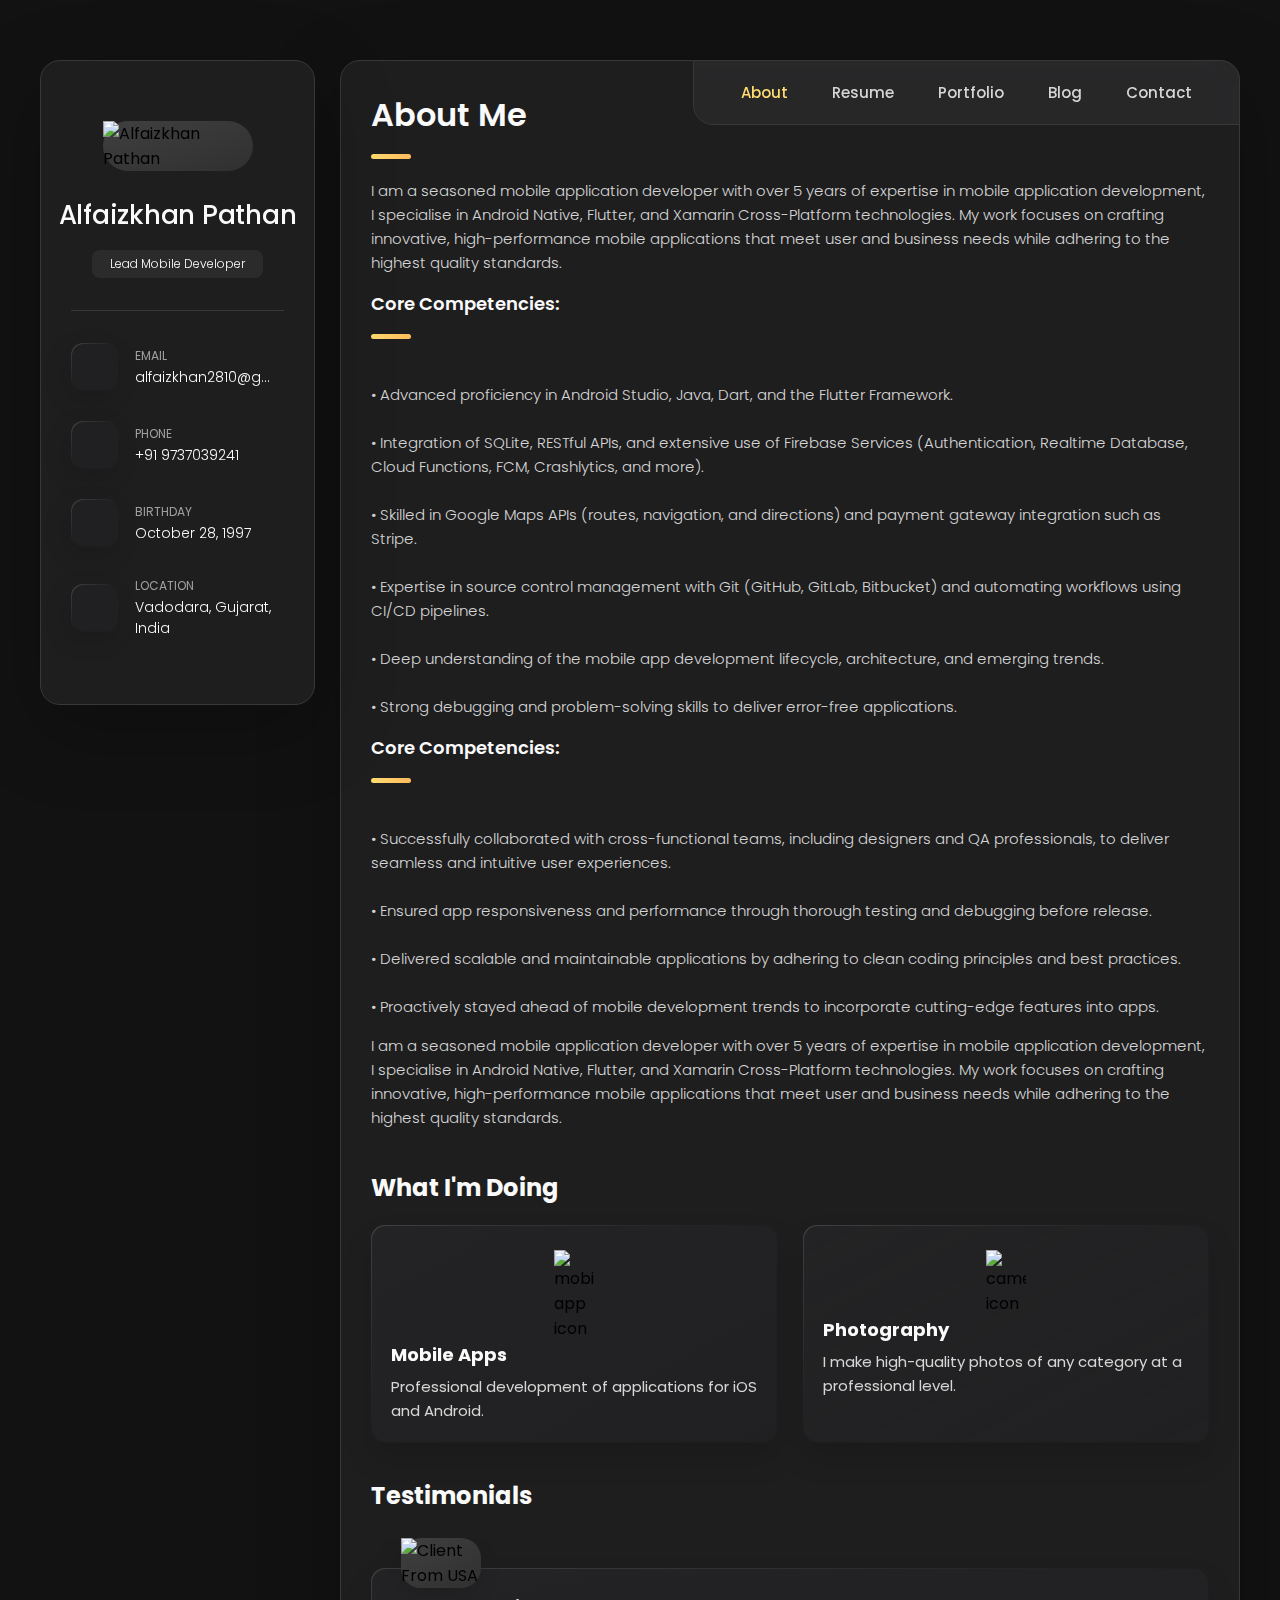
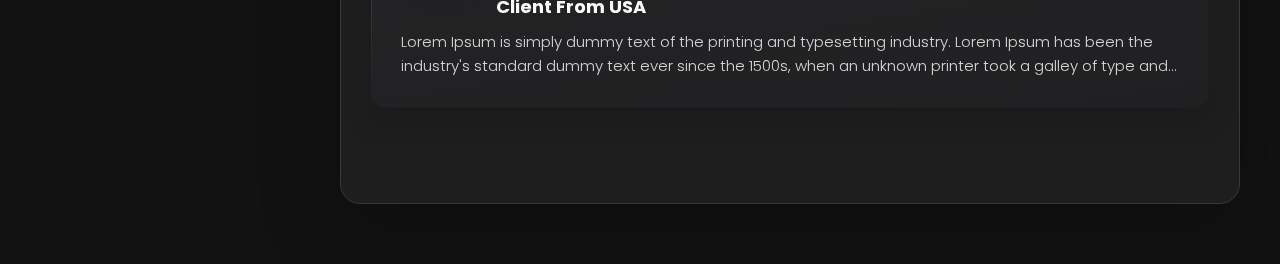
==== commit bdcb115f: "Update index.html" ====
--- a/index.html
+++ b/index.html
@@ -42,7 +42,7 @@
       <div class="sidebar-info">
 
         <figure class="avatar-box">
-          <img src="./assets/images/profile image.JPG" alt="Nitay Yakoby" width="80">
+          <img src="./assets/images/my-avatar.png" alt="Alfaizkhan Pathan" width="80">
         </figure>
 
         <!-- <div class="info-content">
@@ -51,9 +51,9 @@
         </div> -->
 
         <div class="info-content">
-          <h1 class="name" title="Nitay Yakoby">Nitay Yakoby</h1>
+          <h1 class="name" title="Alfaizkhan Pathan">Alfaizkhan Pathan</h1>
           <!-- <p class="title" title="Flutter | Android | iOS">Flutter | Android | iOS</p> -->
-          <p class="title">Software Engineer</p>
+          <p class="title">Lead Mobile Developer</p>
         </div>
 
         <button class="info_more-btn" data-sidebar-btn>
@@ -79,7 +79,7 @@
             <div class="contact-info">
               <p class="contact-title">Email</p>
 
-              <a href="mailto:nitayyako@gmail.com" class="contact-link">nitayyako@gmail.com</a>
+              <a href="mailto:alfaizkhan2810@gmail.com" class="contact-link">alfaizkhan2810@gmail.com</a>
             </div>
 
           </li>
@@ -93,7 +93,7 @@
             <div class="contact-info">
               <p class="contact-title">Phone</p>
 
-              <a href="tel:0542257157" class="contact-link">054-225-7157</a>
+              <a href="tel:+919737039241" class="contact-link">+91 9737039241</a>
             </div>
 
           </li>
@@ -107,7 +107,7 @@
             <div class="contact-info">
               <p class="contact-title">Birthday</p>
 
-              <time datetime="1995-02-05">February 5, 1995</time>
+              <time datetime="1982-06-23">October 28, 1997</time>
             </div>
 
           </li>
@@ -121,7 +121,7 @@
             <div class="contact-info">
               <p class="contact-title">Location</p>
 
-              <address>Beer Sheva, Israel</address>
+              <address>Vadodara, Gujarat, India</address>
             </div>
 
           </li>
@@ -133,24 +133,29 @@
         <ul class="social-list">
 
           <li class="social-item">
-            <a href="https://github.com/nitay16" target="_blank" class="social-link">
+            <a href="https://github.com/alfaizkhan" target="_blank" class="social-link">
               <ion-icon name="logo-github"></ion-icon>
             </a>
           </li>
 
           <li class="social-item">
-            <a href="https://www.linkedin.com/in/nitay-yakoby/" target="_blank" class="social-link">
+            <a href="https://www.linkedin.com/in/alfaizkhan/" target="_blank" class="social-link">
               <ion-icon name="logo-linkedin"></ion-icon>
             </a>
           </li>
+
           <li class="social-item">
-            <a href="./assets/cv/Nitay Yakoby CV.pdf" target="_blank" class="pdf-link">
-
-
-              <img src="./assets/images/icon-cv.svg" alt="mobile app icon" width="24px">
+            <a href="https://www.instagram.com/i_m_alfaizkhan/" target="_blank" class="social-link">
+              <ion-icon name="logo-instagram"></ion-icon>
             </a>
           </li>
+          <li class="social-item">
+            <a href="https://t.me/i_m_alfaizkhan" target="_blank" class="social-link">
+              <ion-icon name="chatbubbles-outline"></ion-icon>
+            </a>
+          </li>
         </ul>
+
       </div>
 
     </aside>
@@ -185,13 +190,13 @@
             <button class="navbar-link" data-nav-link>Portfolio</button>
           </li>
 
-          <!-- <li class="navbar-item">
+          <li class="navbar-item">
             <button class="navbar-link" data-nav-link>Blog</button>
-          </li> -->
-
-          <!-- <li class="navbar-item">
+          </li>
+
+          <li class="navbar-item">
             <button class="navbar-link" data-nav-link>Contact</button>
-          </li> -->
+          </li>
 
         </ul>
 
@@ -213,17 +218,214 @@
 
         <section class="about-text">
           <p>
-            Fourth-year Software & Information Systems Engineering student at Ben Gurion
-            University with a strong background in product development using Python, JavaScript,
-            SQL, and Selenium. Worked as a software engineer at Amphorica Ltd, demonstrating
-            excellent interpersonal skills and the ability to collaborate effectively within crossfunctional teams to
-            deliver successful projects within tight timelines. Also served as a
-            teacher assistant at Ben-Gurion University, showcasing exceptional learning abilities,
-            reliability, and loyalty. Eager to apply technical expertise and contribute to innovative
-            software solutions in a dynamic and challenging environment while further enhancing
-            skills and knowledge.
+            I am a seasoned mobile application developer with over 5 years of expertise in mobile application development, I specialise in Android Native, Flutter, and Xamarin Cross-Platform technologies. My work focuses on crafting innovative, high-performance mobile applications that meet user and business needs while adhering to the highest quality standards. 
           </p>
-        </section>
+          <header>
+            <h2 class="h4 article-title">Core Competencies: </h2>
+          </header>
+          <p>
+            <br>• Advanced proficiency in Android Studio, Java, Dart, and the Flutter Framework.</br>
+            <br>• Integration of SQLite, RESTful APIs, and extensive use of Firebase Services (Authentication, Realtime Database, Cloud Functions, FCM, Crashlytics, and more). </br>
+            <br>• Skilled in Google Maps APIs (routes, navigation, and directions) and payment gateway integration such as Stripe. </br>
+            <br>• Expertise in source control management with Git (GitHub, GitLab, Bitbucket) and automating workflows using CI/CD pipelines. </br>
+            <br>• Deep understanding of the mobile app development lifecycle, architecture, and emerging trends. </br>
+            <br>•  Strong debugging and problem-solving skills to deliver error-free applications. </br>
+          </p>
+          <header>
+            <h2 class="h4 article-title">Core Competencies: </h2>
+          </header>
+          <p>
+            <br>• Successfully collaborated with cross-functional teams, including designers and QA professionals, to deliver seamless and intuitive user experiences.</br>
+            <br>• Ensured app responsiveness and performance through thorough testing and debugging before release.  </br>
+            <br>• Delivered scalable and maintainable applications by adhering to clean coding principles and best practices. </br>
+            <br>• Proactively stayed ahead of mobile development trends to incorporate cutting-edge features into apps. </br>
+          </p>
+          <p>
+            I am a seasoned mobile application developer with over 5 years of expertise in mobile application development, I specialise in Android Native, Flutter, and Xamarin Cross-Platform technologies. My work focuses on crafting innovative, high-performance mobile applications that meet user and business needs while adhering to the highest quality standards. 
+          </p>
+        </section>
+
+
+        <!--
+          - service
+        -->
+
+        <section class="service">
+
+          <h3 class="h3 service-title">What i'm doing</h3>
+
+          <ul class="service-list">
+            <li class="service-item">
+
+              <div class="service-icon-box">
+                <img src="./assets/images/icon-app.svg" alt="mobile app icon" width="40">
+              </div>
+
+              <div class="service-content-box">
+                <h4 class="h4 service-item-title">Mobile apps</h4>
+
+                <p class="service-item-text">
+                  Professional development of applications for iOS and Android.
+                </p>
+              </div>
+
+            </li>
+
+            <li class="service-item">
+
+              <div class="service-icon-box">
+                <img src="./assets/images/icon-photo.svg" alt="camera icon" width="40">
+              </div>
+
+              <div class="service-content-box">
+                <h4 class="h4 service-item-title">Photography</h4>
+
+                <p class="service-item-text">
+                  I make high-quality photos of any category at a professional level.
+                </p>
+              </div>
+
+            </li>
+
+          </ul>
+
+        </section>
+
+
+        <!--
+          - testimonials
+        -->
+
+        <section class="testimonials">
+
+          <h3 class="h3 testimonials-title">Testimonials</h3>
+
+          <ul class="testimonials-list has-scrollbar">
+
+            <li class="testimonials-item">
+              <div class="content-card" data-testimonials-item>
+
+                <figure class="testimonials-avatar-box">
+                  <img src="./assets/images/avatar-1.png" alt="Client From USA" width="60" data-testimonials-avatar>
+                </figure>
+
+                <h4 class="h4 testimonials-item-title" data-testimonials-title>Client From USA</h4>
+
+                <div class="testimonials-text" data-testimonials-text>
+                  <p>
+                    Lorem Ipsum is simply dummy text of the printing and typesetting industry. Lorem Ipsum has been the
+                    industry's standard dummy text ever since the 1500s, when an unknown printer took a galley of type
+                    and scrambled it to make a type specimen book. It has survived not only five centuries, but also the
+                    leap into electronic typesetting, remaining essentially unchanged. It was popularised in the 1960s
+                    with the release of Letraset sheets containing Lorem Ipsum passages, and more recently with desktop
+                    publishing software like Aldus PageMaker including versions of Lorem Ipsum.
+                  </p>
+                </div>
+
+              </div>
+            </li>
+
+          </ul>
+
+        </section>
+
+
+        <!--
+          - testimonials modal
+        -->
+
+        <div class="modal-container" data-modal-container>
+
+          <div class="overlay" data-overlay></div>
+
+          <section class="testimonials-modal">
+
+            <button class="modal-close-btn" data-modal-close-btn>
+              <ion-icon name="close-outline"></ion-icon>
+            </button>
+
+            <div class="modal-img-wrapper">
+              <figure class="modal-avatar-box">
+                <img src="./assets/images/avatar-1.png" alt="Client From USA" width="80" data-modal-img>
+              </figure>
+
+              <img src="./assets/images/icon-quote.svg" alt="quote icon">
+            </div>
+
+            <div class="modal-content">
+
+              <h4 class="h3 modal-title" data-modal-title>Client From USA</h4>
+
+              <time datetime="2021-06-14">14 June, 2021</time>
+
+              <div data-modal-text>
+                <p>
+                  Lorem Ipsum is simply dummy text of the printing and typesetting industry. Lorem Ipsum has been the
+                  industry's standard dummy text ever since the 1500s, when an unknown printer took a galley of type and
+                  scrambled it to make a type specimen book. It has survived not only five centuries, but also the leap
+                  into electronic typesetting, remaining essentially unchanged. It was popularised in the 1960s with the
+                  release of Letraset sheets containing Lorem Ipsum passages, and more recently with desktop publishing
+                  software like Aldus PageMaker including versions of Lorem Ipsum.
+                </p>
+              </div>
+
+            </div>
+
+          </section>
+
+        </div>
+
+
+        <!--
+          - clients
+        -->
+
+        <!-- <section class="clients">
+
+          <h3 class="h3 clients-title">Clients</h3>
+
+          <ul class="clients-list has-scrollbar">
+
+            <li class="clients-item">
+              <a href="#">
+                <img src="./assets/images/logo-1-color.png" alt="client logo">
+              </a>
+            </li>
+
+            <li class="clients-item">
+              <a href="#">
+                <img src="./assets/images/logo-2-color.png" alt="client logo">
+              </a>
+            </li>
+
+            <li class="clients-item">
+              <a href="#">
+                <img src="./assets/images/logo-3-color.png" alt="client logo">
+              </a>
+            </li>
+
+            <li class="clients-item">
+              <a href="#">
+                <img src="./assets/images/logo-4-color.png" alt="client logo">
+              </a>
+            </li>
+
+            <li class="clients-item">
+              <a href="#">
+                <img src="./assets/images/logo-5-color.png" alt="client logo">
+              </a>
+            </li>
+
+            <li class="clients-item">
+              <a href="#">
+                <img src="./assets/images/logo-6-color.png" alt="client logo">
+              </a>
+            </li>
+
+          </ul>
+
+        </section> -->
+
       </article>
 
 
@@ -254,21 +456,34 @@
 
             <li class="timeline-item">
 
-              <h4 class="h4 timeline-item-title">Ben-Gurion University</h4>
-
-              <span>2020 — 2024</span>
+              <h4 class="h4 timeline-item-title">Parul University</h4>
+
+              <span>2015 — 2019</span>
 
               <p class="timeline-text">
-                Bachelor of Science - Software And Information Engineering
+                Bachelor of Technology - Computer Science
                 <br>
-                GPA: 83
+                Grade: 3.14 GPA
                 </br>
-                Skills: NodeJs · Python · HTML · Java · CSS · C · C++ · SQL · R · Linux(Bash)
 
               </p>
 
             </li>
 
+            <li class="timeline-item">
+
+              <h4 class="h4 timeline-item-title">Lal Bahadur Shastri Vidhyalaya</h4>
+
+              <span>2013 — 2015</span>
+
+              <p class="timeline-text">
+                High School Diploma, Mathematics
+                <br>
+                Grade: A+
+                </br>
+              </p>
+
+            </li>
 
           </ol>
 
@@ -288,45 +503,163 @@
 
             <li class="timeline-item">
 
-              <h4 class="h4 timeline-item-title">Teacher Asistent</h4>
-              <span> Assistant in Advanced topics of Java in programming course</span>
-
-              <span>Mar 2023 — Sep 23</span>
+              <h4 class="h4 timeline-item-title">Senior Mobile Application Developer</h4>
+              <span>TenUp Software Services LLP</span>
+
+              <span>Apr 2022 — Present</span>
 
               <p class="timeline-text">
-                As a Teacher Assistant for Programming in Java at Ben Gurion University, my role was to support both
-                students and instructors in their Java programming journey. I had assisted in classroom activities,
-                conduct
-                lab sessions, and provide guidance during assignments and projects. I help students grasp Java concepts,
-                debug code, and troubleshoot issues, ensuring they have a strong foundation in this essential
-                programming language.
+                Skills: Google Cloud Platform (GCP) · AngularJS · iOS · Ionic · Flutter · Android · Firebase
               </p>
 
             </li>
 
             <li class="timeline-item">
 
-              <h4 class="h4 timeline-item-title">Software Engineering</h4>
-              <span>Amphorica Ltd.</span>
-              <span>Apr 2022 - Jan 2023</span>
+              <h4 class="h4 timeline-item-title">Software Development Engineer II </h4>
+              <span>Matrix Comsec Pvt. Ltd.</span>
+              <span>Apr 2021 - Apr 2022 · 1 yr 1 mo</span>
 
               <p class="timeline-text">
-                - developing program tools to deal with big data files such
-                as anonymization and calculate some things based on the data i have received.
+                Work and manage the Matrix products based on Security, Access Control & Time-Attendance called Cosec
+                APTA, Cosec ACS, Cosec VMS. This Product is used to mark employees' attendance on a daily basis using
+                face recognition, Live location, or via communication with the company door devices. Proofreading app
+                code and correcting mistakes before each app is released.
                 <br>
-                - verification tests on the products of the company.
+                Skills: Flutter · Android · Xamarin · C# · SwiftUI
+              </p>
+
+            </li>
+
+            <li class="timeline-item">
+
+              <h4 class="h4 timeline-item-title">Android and Flutter Developer Trainee</h4>
+              <span>Rishabh Software Pvt. Ltd.</span>
+
+              <span>Aug 2019 - Dec 2020 · 1 yr 5 mos</span>
+
+              <p class="timeline-text">
+                · Worked on the Flutter project based on the laundry In which you can access features like Pickup,
+                Drop-off the clothes for different Laundry service based on your location. You can also Make payment
+                online through the application itself.
+                <br>· Worked on the Flutter project based on the laundry In which you can access features like Pickup,
+                Drop-off the clothes for different Laundry service based on your location. You can also Make payment
+                online through the application itself.
                 <br>
-                - Building the server side of the company's product with NodeJs
-                <br>
-                Skills: NodeJs · Python · Django
+                Skills: Flutter · Android · Xamarin
               </p>
 
             </li>
 
+            <li class="timeline-item">
+
+              <h4 class="h4 timeline-item-title">Android Developer Intern</h4>
+              <span>Rishabh Software Pvt. Ltd.</span>
+
+              <span>Jun 2019 - Jul 2019 · 2 mos</span>
+
+              <p class="timeline-text">
+                · A flutter warranty app in which you can add the products warranty with the Whole description and
+                Photos. You can also set a expiry Reminder. When your product going to be expired, the app give you
+                notification for specific product as per your notification preferences.<br>
+                Skills: Flutter · Android · Xamarin
+              </p>
+
+            </li>
+
+            <li class="timeline-item">
+
+              <h4 class="h4 timeline-item-title">Software Developer Intern</h4>
+              <span>Rishabh Software Pvt. Ltd.</span>
+
+              <span>Jan 2019 - May 2019 · 5 mos</span>
+
+              <p class="timeline-text">
+
+                Skills: Java · Spring Boot
+              </p>
+
+            </li>
+
           </ol>
 
         </section>
 
+        <section class="skill">
+
+          <h3 class="h3 skills-title">My skills</h3>
+
+          <ul class="skills-list content-card">
+
+            <li class="skills-item">
+
+              <div class="title-wrapper">
+                <h5 class="h5">Flutter & Dart</h5>
+                <data value="90">90%</data>
+              </div>
+
+              <div class="skill-progress-bg">
+                <div class="skill-progress-fill" style="width: 90%;"></div>
+              </div>
+
+            </li>
+
+            <li class="skills-item">
+
+              <div class="title-wrapper">
+                <h5 class="h5">Android & Java</h5>
+                <data value="80">80%</data>
+              </div>
+
+              <div class="skill-progress-bg">
+                <div class="skill-progress-fill" style="width: 80%;"></div>
+              </div>
+
+            </li>
+
+            <li class="skills-item">
+
+              <div class="title-wrapper">
+                <h5 class="h5">iOS</h5>
+                <data value="75">75%</data>
+              </div>
+
+              <div class="skill-progress-bg">
+                <div class="skill-progress-fill" style="width: 75%;"></div>
+              </div>
+
+            </li>
+
+
+            <li class="skills-item">
+
+              <div class="title-wrapper">
+                <h5 class="h5">Firebase</h5>
+                <data value="90">90%</data>
+              </div>
+
+              <div class="skill-progress-bg">
+                <div class="skill-progress-fill" style="width: 90%;"></div>
+              </div>
+
+            </li>
+
+            <li class="skills-item">
+
+              <div class="title-wrapper">
+                <h5 class="h5">Ionic</h5>
+                <data value="70">70%</data>
+              </div>
+
+              <div class="skill-progress-bg">
+                <div class="skill-progress-fill" style="width: 70%;"></div>
+              </div>
+
+            </li>
+
+          </ul>
+
+        </section>
 
       </article>
 
@@ -346,7 +679,21 @@
 
         <section class="projects">
 
-
+          <ul class="filter-list">
+
+            <li class="filter-item">
+              <button class="active" data-filter-btn>All</button>
+            </li>
+
+            <li class="filter-item">
+              <button data-filter-btn>Mobile Applications</button>
+            </li>
+
+            <li class="filter-item">
+              <button data-filter-btn>Pub.dev</button>
+            </li>
+
+          </ul>
 
           <div class="filter-select-box">
 
@@ -381,17 +728,17 @@
           <ul class="project-list">
 
             <li class="project-item  active" data-filter-item data-category="web development">
-              <a href="https://github.com/nitay16/Recipes--website">
+              <a href="#">
 
                 <figure class="project-img">
                   <div class="project-item-icon-box">
                     <ion-icon name="eye-outline"></ion-icon>
                   </div>
 
-                  <img src="./assets/images/RecipePage.png" alt="Recipes Website" loading="lazy">
+                  <img src="./assets/images/project-1.jpg" alt="finance" loading="lazy">
                 </figure>
 
-                <h3 class="project-title">Recipes Website</h3>
+                <h3 class="project-title">Finance</h3>
 
                 <p class="project-category">Web development</p>
 
@@ -399,41 +746,78 @@
             </li>
 
             <li class="project-item  active" data-filter-item data-category="web development">
-              <a href="https://github.com/nitay16/Space-war-game">
+              <a href="#">
 
                 <figure class="project-img">
                   <div class="project-item-icon-box">
                     <ion-icon name="eye-outline"></ion-icon>
                   </div>
 
-                  <img src="./assets/images/spacewar.png" alt="orizon" loading="lazy">
+                  <img src="./assets/images/project-2.png" alt="orizon" loading="lazy">
                 </figure>
 
-                <h3 class="project-title">Space War Game</h3>
+                <h3 class="project-title">Orizon</h3>
 
                 <p class="project-category">Web development</p>
 
               </a>
             </li>
-            <li class="project-item  active" data-filter-item data-category="web development">
-              <a href="https://github.com/nitay16/ATPProjectJAR">
-
-                <figure class="project-img">
-                  <div class="project-item-icon-box">
-                    <ion-icon name="eye-outline"></ion-icon>
+
+
+          </ul>
+
+        </section>
+
+      </article>
+
+
+
+
+
+      <!--
+        - #BLOG
+      -->
+
+      <article class="blog" data-page="blog">
+
+        <header>
+          <h2 class="h2 article-title">Blog</h2>
+        </header>
+
+        <section class="blog-posts">
+
+          <ul class="blog-posts-list">
+
+            <li class="blog-post-item">
+              <a href="https://medium.com/@i_m_alfaizkhan/exploring-the-stripe-payment-gateway-in-flutter-e8524a0ade75"
+                target="_blank">
+
+                <figure class="blog-banner-box">
+                  <img src="./assets/images/blog-1.jpg" alt="Exploring the Stripe Payment Gateway In Flutter"
+                    loading="lazy">
+                </figure>
+
+                <div class="blog-content">
+
+                  <div class="blog-meta">
+                    <p class="blog-category">Flutter</p>
+
+                    <span class="dot"></span>
+
+                    <time datetime="2022-07-27">Jul 27, 2022 · 7 min read</time>
                   </div>
 
-                  <img src="./assets/images/maze.jpg" alt="orizon" loading="lazy">
-                </figure>
-
-                <h3 class="project-title">Maze</h3>
-
-                <p class="project-category">Game development</p>
+                  <h3 class="h3 blog-item-title">Exploring the Stripe Payment Gateway In Flutter</h3>
+
+                  <p class="blog-text">
+                    Stripe payment gateway integration in flutter project.
+                  </p>
+
+                </div>
 
               </a>
             </li>
 
-
           </ul>
 
         </section>
@@ -444,7 +828,50 @@
 
 
 
-
+      <!--
+        - #CONTACT
+      -->
+
+      <article class="contact" data-page="contact">
+
+        <header>
+          <h2 class="h2 article-title">Contact</h2>
+        </header>
+
+        <section class="mapbox" data-mapbox>
+          <figure>
+            <iframe
+              src="https://www.google.com/maps?width=600&amp;height=400&amp;hl=en&amp;q=vadodara&amp;t&amp;z=14&amp;ie=UTF8&amp;iwloc=B&amp;output=embed"
+              width="400" height="300" loading="lazy"></iframe>
+          </figure>
+        </section>
+
+        <section class="contact-form">
+
+          <h3 class="h3 form-title">Contact Form</h3>
+
+          <form action="#" class="form" data-form>
+
+            <div class="input-wrapper">
+              <input type="text" name="fullname" class="form-input" placeholder="Full name" required data-form-input>
+
+              <input type="email" name="email" class="form-input" placeholder="Email address" required data-form-input>
+            </div>
+
+            <textarea name="message" class="form-input" placeholder="Your Message" required data-form-input></textarea>
+
+            <button class="form-btn" type="submit">
+              <ion-icon name="paper-plane"></ion-icon>
+              <span>Send Message</span>
+            </button>
+
+          </form>
+
+        </section>
+
+      </article>
+
+    </div>
 
   </main>
 
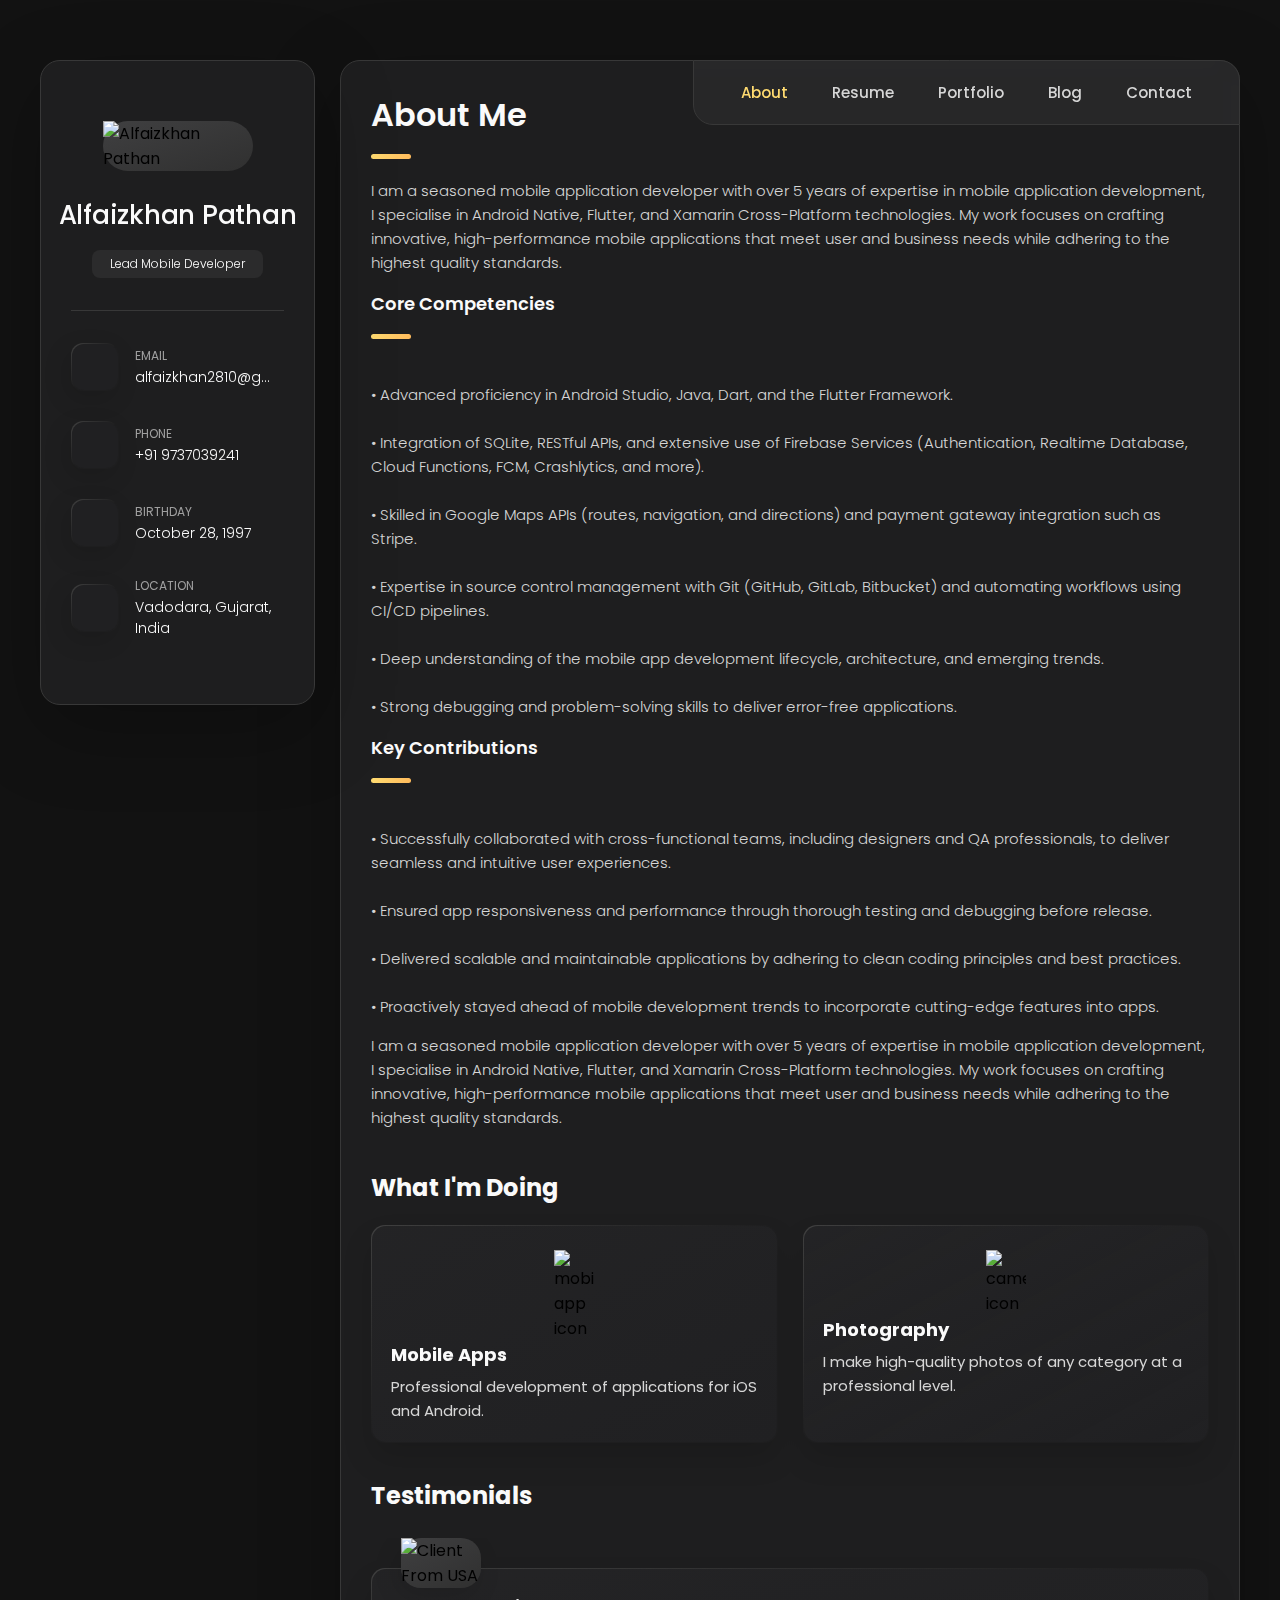
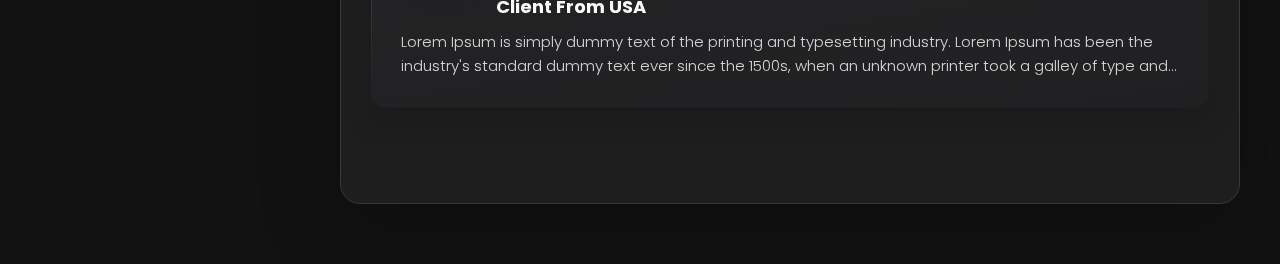
==== commit 972e4d00: "Update index.html" ====
--- a/index.html
+++ b/index.html
@@ -221,7 +221,7 @@
             I am a seasoned mobile application developer with over 5 years of expertise in mobile application development, I specialise in Android Native, Flutter, and Xamarin Cross-Platform technologies. My work focuses on crafting innovative, high-performance mobile applications that meet user and business needs while adhering to the highest quality standards. 
           </p>
           <header>
-            <h2 class="h4 article-title">Core Competencies: </h2>
+            <h2 class="h4 article-title">Core Competencies</h2>
           </header>
           <p>
             <br>• Advanced proficiency in Android Studio, Java, Dart, and the Flutter Framework.</br>
@@ -232,7 +232,7 @@
             <br>•  Strong debugging and problem-solving skills to deliver error-free applications. </br>
           </p>
           <header>
-            <h2 class="h4 article-title">Core Competencies: </h2>
+            <h2 class="h4 article-title">Key Contributions</h2>
           </header>
           <p>
             <br>• Successfully collaborated with cross-functional teams, including designers and QA professionals, to deliver seamless and intuitive user experiences.</br>
